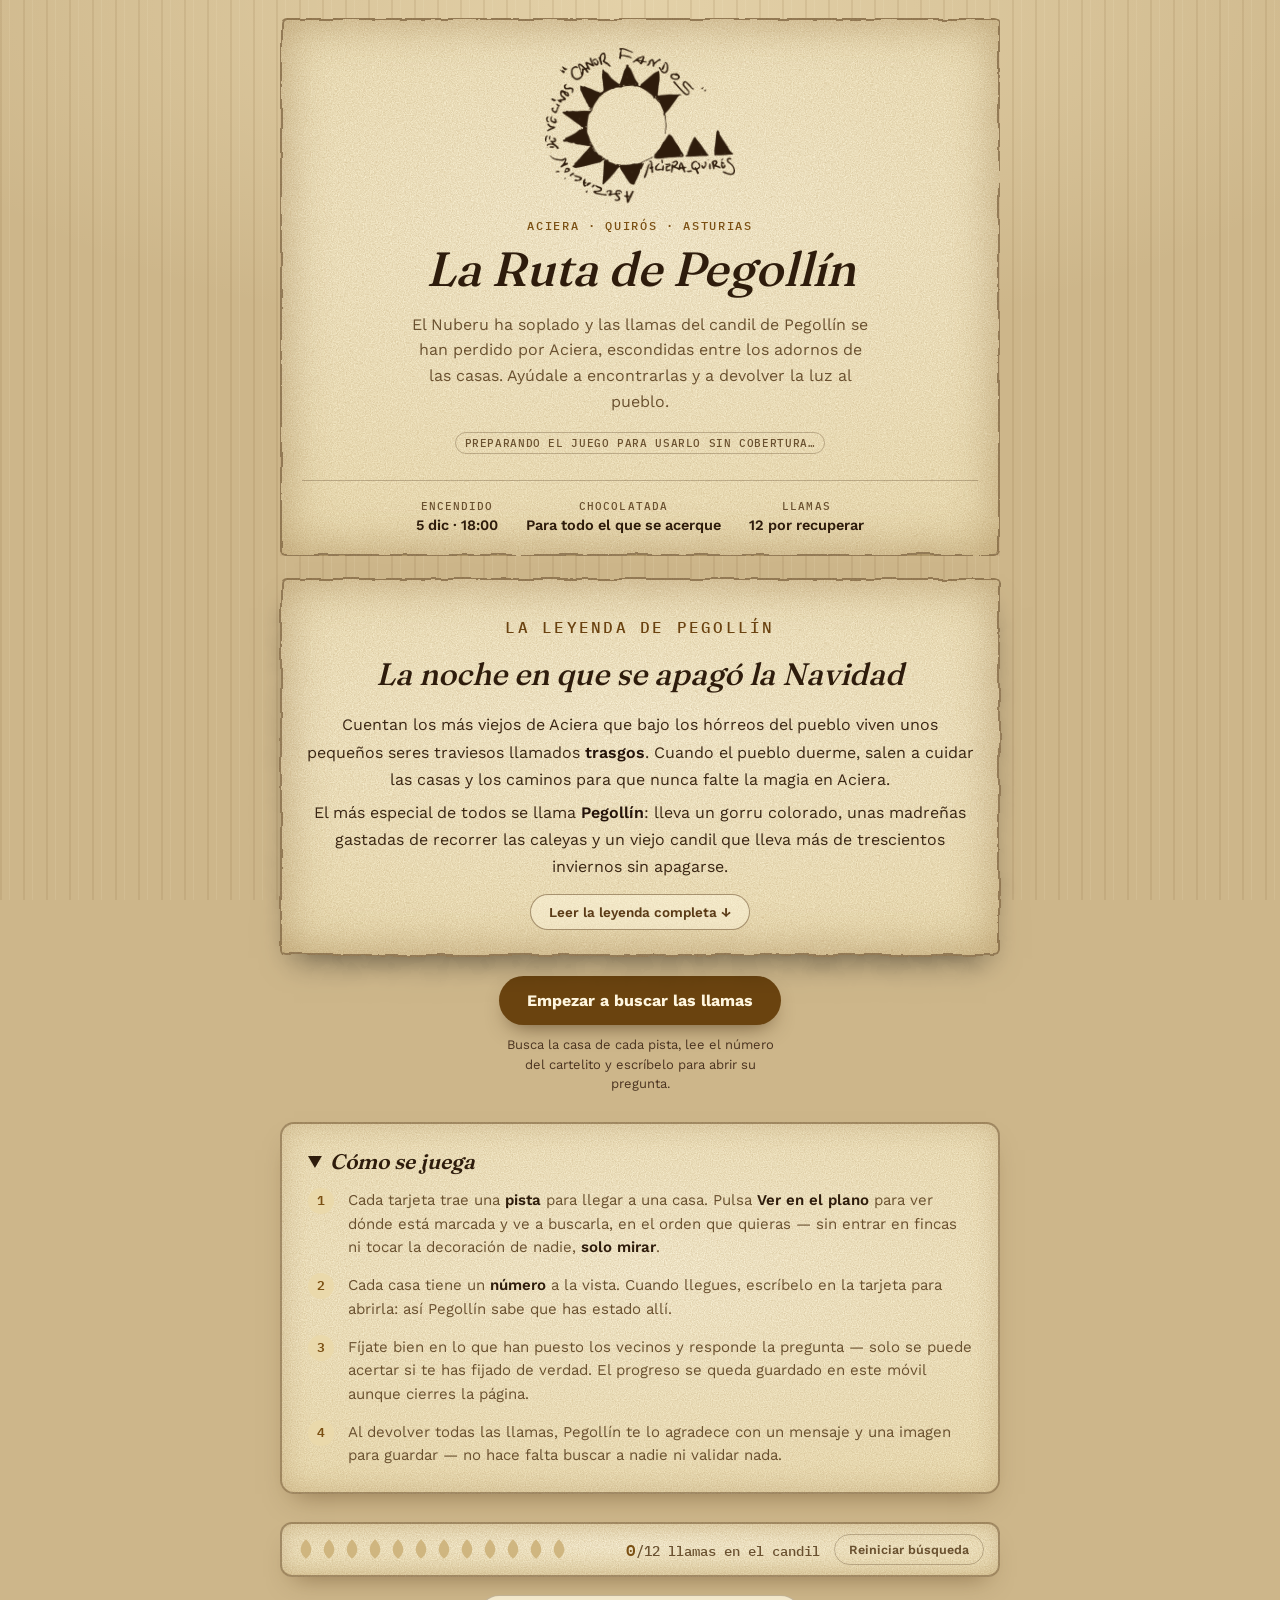
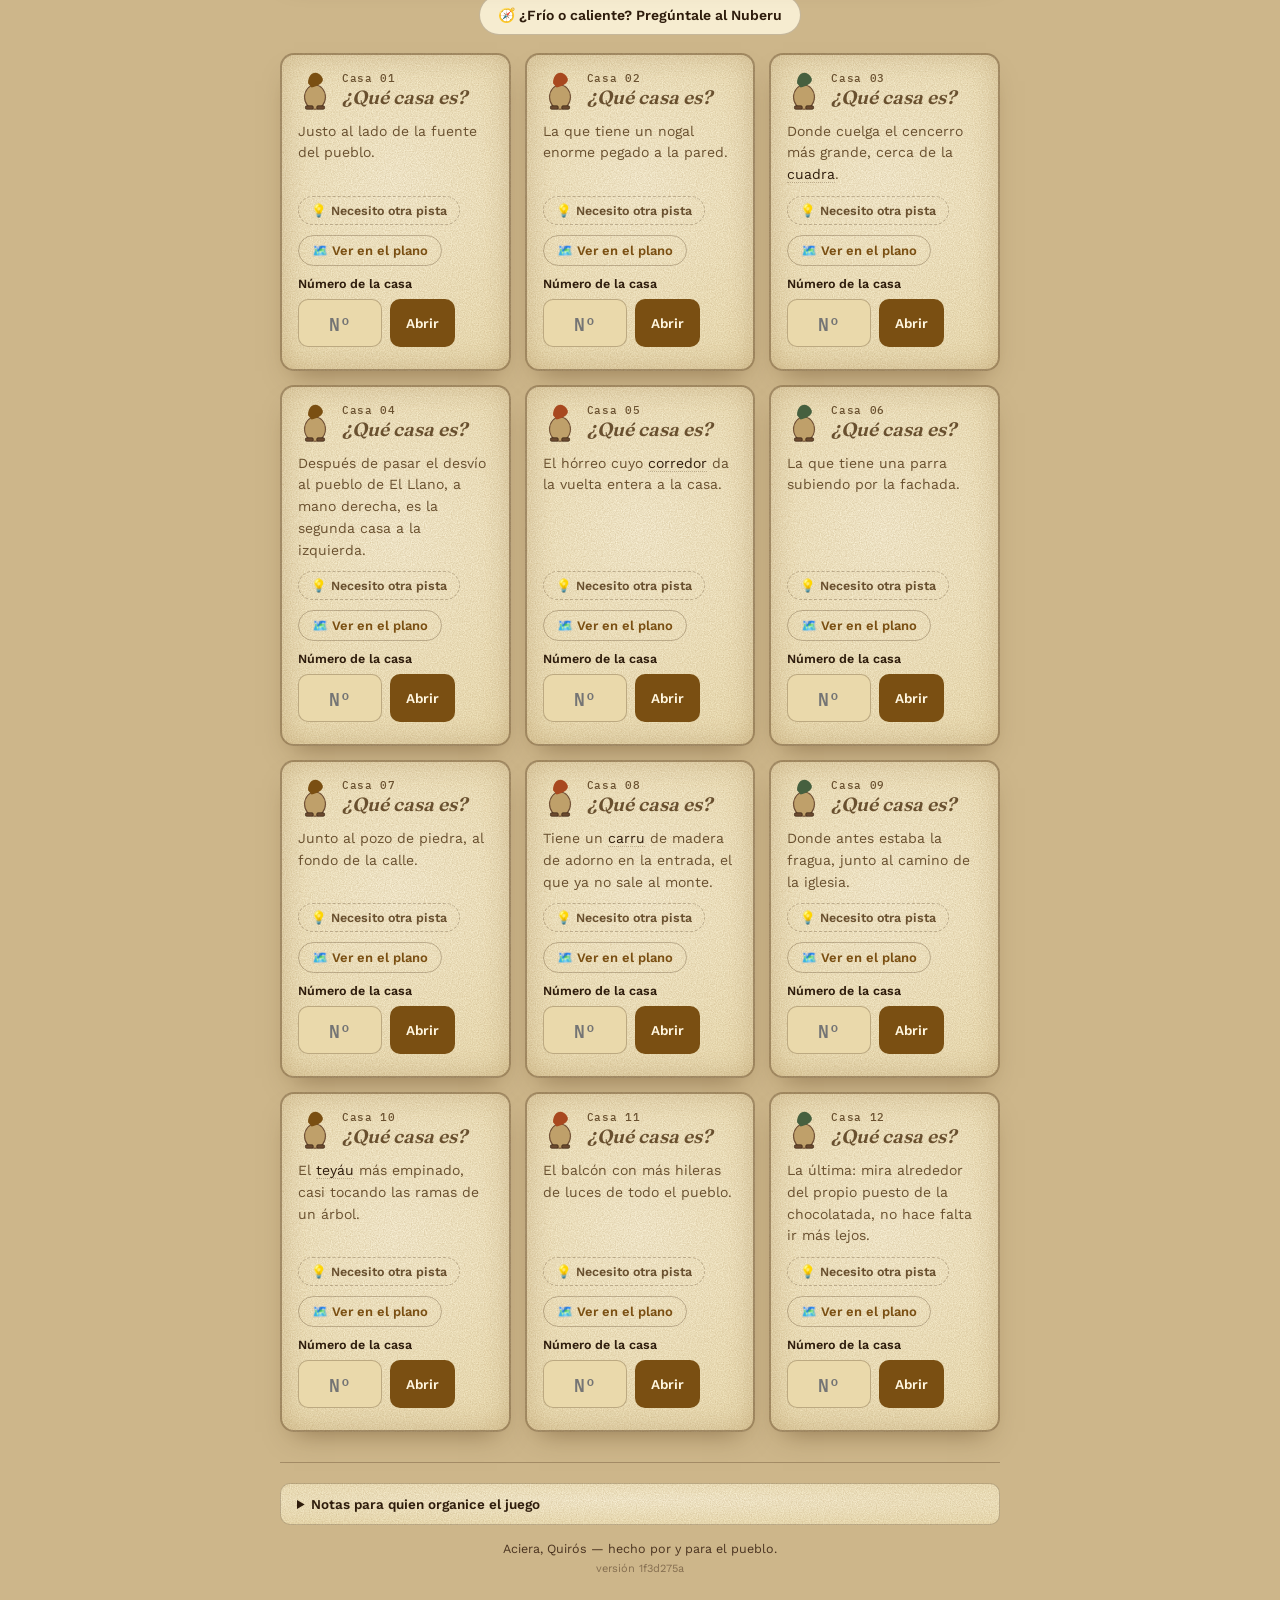
==== web/index.html @ 3b92a9b8 "Add files via upload" ====
<!doctype html>
<html lang="es">
<head>
<meta charset="utf-8">
<meta name="viewport" content="width=device-width, initial-scale=1, viewport-fit=cover">
<meta name="theme-color" content="#0f1a33">
<link rel="manifest" href="manifest.webmanifest">
<link rel="icon" href="icon.svg" type="image/svg+xml">
<link rel="apple-touch-icon" href="icon-192.png">
<meta name="apple-mobile-web-app-capable" content="yes">
<meta name="apple-mobile-web-app-title" content="Pegollín">
<title>La Ruta de Pegollín</title>
<style>
@font-face {
  font-family: 'Fraunces';
  font-style: normal;
  font-weight: 300 900;
  font-display: swap;
  src: url(fonts/Fraunces-300-900-latin-ext.woff2) format('woff2');
  unicode-range: U+0100-02BA, U+02BD-02C5, U+02C7-02CC, U+02CE-02D7, U+02DD-02FF, U+0304, U+0308, U+0329, U+1D00-1DBF, U+1E00-1E9F, U+1EF2-1EFF, U+2020, U+20A0-20AB, U+20AD-20C4, U+2113, U+2C60-2C7F, U+A720-A7FF;
}
@font-face {
  font-family: 'Fraunces';
  font-style: normal;
  font-weight: 300 900;
  font-display: swap;
  src: url(fonts/Fraunces-300-900-latin.woff2) format('woff2');
  unicode-range: U+0000-00FF, U+0131, U+0152-0153, U+02BB-02BC, U+02C6, U+02DA, U+02DC, U+0304, U+0308, U+0329, U+2000-206F, U+20AC, U+2122, U+2191, U+2193, U+2212, U+2215, U+FEFF, U+FFFD;
}
@font-face {
  font-family: 'IBM Plex Mono';
  font-style: normal;
  font-weight: 500;
  font-display: swap;
  src: url(fonts/IBMPlexMono-500-latin-ext.woff2) format('woff2');
  unicode-range: U+0100-02BA, U+02BD-02C5, U+02C7-02CC, U+02CE-02D7, U+02DD-02FF, U+0304, U+0308, U+0329, U+1D00-1DBF, U+1E00-1E9F, U+1EF2-1EFF, U+2020, U+20A0-20AB, U+20AD-20C4, U+2113, U+2C60-2C7F, U+A720-A7FF;
}
@font-face {
  font-family: 'IBM Plex Mono';
  font-style: normal;
  font-weight: 500;
  font-display: swap;
  src: url(fonts/IBMPlexMono-500-latin.woff2) format('woff2');
  unicode-range: U+0000-00FF, U+0131, U+0152-0153, U+02BB-02BC, U+02C6, U+02DA, U+02DC, U+0304, U+0308, U+0329, U+2000-206F, U+20AC, U+2122, U+2191, U+2193, U+2212, U+2215, U+FEFF, U+FFFD;
}
@font-face {
  font-family: 'IBM Plex Mono';
  font-style: normal;
  font-weight: 600;
  font-display: swap;
  src: url(fonts/IBMPlexMono-600-latin-ext.woff2) format('woff2');
  unicode-range: U+0100-02BA, U+02BD-02C5, U+02C7-02CC, U+02CE-02D7, U+02DD-02FF, U+0304, U+0308, U+0329, U+1D00-1DBF, U+1E00-1E9F, U+1EF2-1EFF, U+2020, U+20A0-20AB, U+20AD-20C4, U+2113, U+2C60-2C7F, U+A720-A7FF;
}
@font-face {
  font-family: 'IBM Plex Mono';
  font-style: normal;
  font-weight: 600;
  font-display: swap;
  src: url(fonts/IBMPlexMono-600-latin.woff2) format('woff2');
  unicode-range: U+0000-00FF, U+0131, U+0152-0153, U+02BB-02BC, U+02C6, U+02DA, U+02DC, U+0304, U+0308, U+0329, U+2000-206F, U+20AC, U+2122, U+2191, U+2193, U+2212, U+2215, U+FEFF, U+FFFD;
}
@font-face {
  font-family: 'Work Sans';
  font-style: normal;
  font-weight: 400;
  font-display: swap;
  src: url(fonts/WorkSans-400-latin-ext.woff2) format('woff2');
  unicode-range: U+0100-02BA, U+02BD-02C5, U+02C7-02CC, U+02CE-02D7, U+02DD-02FF, U+0304, U+0308, U+0329, U+1D00-1DBF, U+1E00-1E9F, U+1EF2-1EFF, U+2020, U+20A0-20AB, U+20AD-20C4, U+2113, U+2C60-2C7F, U+A720-A7FF;
}
@font-face {
  font-family: 'Work Sans';
  font-style: normal;
  font-weight: 400;
  font-display: swap;
  src: url(fonts/WorkSans-400-latin.woff2) format('woff2');
  unicode-range: U+0000-00FF, U+0131, U+0152-0153, U+02BB-02BC, U+02C6, U+02DA, U+02DC, U+0304, U+0308, U+0329, U+2000-206F, U+20AC, U+2122, U+2191, U+2193, U+2212, U+2215, U+FEFF, U+FFFD;
}
@font-face {
  font-family: 'Work Sans';
  font-style: normal;
  font-weight: 500;
  font-display: swap;
  src: url(fonts/WorkSans-500-latin-ext.woff2) format('woff2');
  unicode-range: U+0100-02BA, U+02BD-02C5, U+02C7-02CC, U+02CE-02D7, U+02DD-02FF, U+0304, U+0308, U+0329, U+1D00-1DBF, U+1E00-1E9F, U+1EF2-1EFF, U+2020, U+20A0-20AB, U+20AD-20C4, U+2113, U+2C60-2C7F, U+A720-A7FF;
}
@font-face {
  font-family: 'Work Sans';
  font-style: normal;
  font-weight: 500;
  font-display: swap;
  src: url(fonts/WorkSans-500-latin.woff2) format('woff2');
  unicode-range: U+0000-00FF, U+0131, U+0152-0153, U+02BB-02BC, U+02C6, U+02DA, U+02DC, U+0304, U+0308, U+0329, U+2000-206F, U+20AC, U+2122, U+2191, U+2193, U+2212, U+2215, U+FEFF, U+FFFD;
}
@font-face {
  font-family: 'Work Sans';
  font-style: normal;
  font-weight: 600;
  font-display: swap;
  src: url(fonts/WorkSans-600-latin-ext.woff2) format('woff2');
  unicode-range: U+0100-02BA, U+02BD-02C5, U+02C7-02CC, U+02CE-02D7, U+02DD-02FF, U+0304, U+0308, U+0329, U+1D00-1DBF, U+1E00-1E9F, U+1EF2-1EFF, U+2020, U+20A0-20AB, U+20AD-20C4, U+2113, U+2C60-2C7F, U+A720-A7FF;
}
@font-face {
  font-family: 'Work Sans';
  font-style: normal;
  font-weight: 600;
  font-display: swap;
  src: url(fonts/WorkSans-600-latin.woff2) format('woff2');
  unicode-range: U+0000-00FF, U+0131, U+0152-0153, U+02BB-02BC, U+02C6, U+02DA, U+02DC, U+0304, U+0308, U+0329, U+2000-206F, U+20AC, U+2122, U+2191, U+2193, U+2212, U+2215, U+FEFF, U+FFFD;
}
@font-face {
  font-family: 'Work Sans';
  font-style: normal;
  font-weight: 700;
  font-display: swap;
  src: url(fonts/WorkSans-700-latin-ext.woff2) format('woff2');
  unicode-range: U+0100-02BA, U+02BD-02C5, U+02C7-02CC, U+02CE-02D7, U+02DD-02FF, U+0304, U+0308, U+0329, U+1D00-1DBF, U+1E00-1E9F, U+1EF2-1EFF, U+2020, U+20A0-20AB, U+20AD-20C4, U+2113, U+2C60-2C7F, U+A720-A7FF;
}
@font-face {
  font-family: 'Work Sans';
  font-style: normal;
  font-weight: 700;
  font-display: swap;
  src: url(fonts/WorkSans-700-latin.woff2) format('woff2');
  unicode-range: U+0000-00FF, U+0131, U+0152-0153, U+02BB-02BC, U+02C6, U+02DA, U+02DC, U+0304, U+0308, U+0329, U+2000-206F, U+20AC, U+2122, U+2191, U+2193, U+2212, U+2215, U+FEFF, U+FFFD;
}
</style>
<style>
  /* ---------- tokens: dark-first (this page's home is the village at night) ---------- */
  :root{
    --night:#0f1a33;
    --night-panel:#182645;
    --night-panel-2:#20325a;
    --gold:#e8b354;
    --ember:#d1683c;
    --pine:#6c8f6f;
    --ink:#f4efe1;
    --ink-dim:#b7c0d6;
    --line: rgba(244,239,225,0.14);
    --shadow: 0 18px 40px -22px rgba(0,0,0,0.6);
    --radius: 14px;
  }
  @media (prefers-color-scheme: light){
    :root:not([data-theme="dark"]){
      --night:#f1e9d8;
      --night-panel:#fbf7ec;
      --night-panel-2:#ece0c3;
      --gold:#a97423;
      --ember:#b6512e;
      --pine:#3f5c42;
      --ink:#251d12;
      --ink-dim:#5c5544;
      --line: rgba(37,29,18,0.14);
      --shadow: 0 18px 34px -24px rgba(80,60,20,0.35);
    }
  }
  :root[data-theme="light"]{
    --night:#f1e9d8;
    --night-panel:#fbf7ec;
    --night-panel-2:#ece0c3;
    --gold:#a97423;
    --ember:#b6512e;
    --pine:#3f5c42;
    --ink:#251d12;
    --ink-dim:#5c5544;
    --line: rgba(37,29,18,0.14);
    --shadow: 0 18px 34px -24px rgba(80,60,20,0.35);
  }
  :root[data-theme="dark"]{
    --night:#0f1a33;
    --night-panel:#182645;
    --night-panel-2:#20325a;
    --gold:#e8b354;
    --ember:#d1683c;
    --pine:#6c8f6f;
    --ink:#f4efe1;
    --ink-dim:#b7c0d6;
    --line: rgba(244,239,225,0.14);
    --shadow: 0 18px 40px -22px rgba(0,0,0,0.6);
  }

  *{ box-sizing:border-box; }
  body{
    background:var(--night);
    color:var(--ink);
    margin:0;
    font-family:"Work Sans", ui-sans-serif, system-ui, sans-serif;
    -webkit-font-smoothing:antialiased;
  }
  h1,h2{
    font-family:"Fraunces", Georgia, "Iowan Old Style", serif;
    text-wrap:balance;
    margin:0;
  }
  .page{ max-width:760px; margin:0 auto; padding:0 20px 64px; }

  /* ---------- hero ---------- */
  .hero{
    position:relative;
    padding:36px 4px 28px;
    text-align:center;
    overflow:hidden;
  }
  .skyline{ width:100%; height:auto; display:block; margin-bottom:8px; }
  .eyebrow{
    margin:0 0 6px;
    font-family:"IBM Plex Mono", ui-monospace, monospace;
    font-size:12px;
    letter-spacing:.14em;
    text-transform:uppercase;
    color:var(--gold);
  }
  h1{ font-size:clamp(32px,7vw,48px); font-weight:600; font-variation-settings:"opsz" 40; }
  .tagline{
    max-width:46ch;
    margin:14px auto 0;
    color:var(--ink-dim);
    font-size:16px;
    line-height:1.6;
  }
  .facts{
    display:flex;
    justify-content:center;
    gap:28px;
    flex-wrap:wrap;
    margin:26px 0 0;
    padding:18px 0 0;
    border-top:1px solid var(--line);
  }
  .facts > div{ text-align:center; }
  .facts dt{
    font-family:"IBM Plex Mono", ui-monospace, monospace;
    font-size:10.5px;
    letter-spacing:.1em;
    text-transform:uppercase;
    color:var(--ink-dim);
    margin-bottom:4px;
  }
  .facts dd{ margin:0; font-weight:600; font-size:14.5px; }

  /* ---------- leyenda ---------- */
  .legend{
    position:relative;
    margin:8px 0 28px;
    padding:30px 26px 26px;
    border-radius:var(--radius);
    border:1px solid color-mix(in srgb, var(--gold) 40%, var(--line));
    background:radial-gradient(120% 90% at 50% 0%, color-mix(in srgb, var(--gold) 14%, var(--night-panel)), var(--night-panel) 70%);
    box-shadow:var(--shadow);
  }
  .legend .eyebrow{ text-align:center; }
  .legend h2{ font-size:clamp(24px,5vw,31px); font-weight:600; text-align:center; margin-bottom:18px; }
  .legend p{ margin:0 0 14px; font-size:15.5px; line-height:1.7; color:var(--ink-dim); }
  .legend p.first::first-letter{
    font-family:"Fraunces", Georgia, serif; font-size:3.1em; font-weight:700;
    color:var(--gold); float:left; line-height:.85; padding:4px 8px 0 0;
  }
  .legend strong{ color:var(--ink); font-weight:600; }
  .legend .skip{ text-align:center; margin:-8px 0 20px; font-size:13px; }
  .legend .skip a{ color:var(--gold); text-decoration:none; border-bottom:1px dotted var(--line); }
  .legend .beat{ color:var(--ink); font-family:"Fraunces", Georgia, serif; font-size:17px; margin:22px 0 16px; text-wrap:balance; }
  .legend .speech{ color:var(--ink); font-style:italic; padding-left:14px; border-left:2px solid var(--gold); }
  .legend .closing{ text-align:center; font-style:italic; margin-top:22px; }
  .legend .oath{
    margin:20px 0 0; padding-top:18px; border-top:1px solid var(--line);
    text-align:center; font-family:"Fraunces", Georgia, serif; font-size:19px;
    font-weight:600; color:var(--gold); line-height:1.4; text-wrap:balance;
  }

  /* ---------- candado: número de la casa ---------- */
  .lock{ display:flex; flex-direction:column; gap:8px; }
  .lock label{ font-size:12.5px; font-weight:600; color:var(--ink); }
  .lock-row{ display:flex; gap:8px; }
  .lock input{
    width:84px; flex:none; text-align:center;
    font-family:"IBM Plex Mono", monospace; font-size:18px; font-weight:600;
    color:var(--ink); background:var(--night-panel-2);
    border:1px solid var(--line); border-radius:10px; padding:8px; min-height:42px;
  }
  .lock input:focus-visible{ outline:2px solid var(--gold); outline-offset:2px; }
  .lock input.wrong{ border-color:var(--ember); animation:shake .3s; }
  .lock button{
    font-family:"Work Sans", sans-serif; font-size:13.5px; font-weight:600;
    color:var(--night); background:var(--gold); border:none; border-radius:10px;
    padding:0 16px; min-height:42px; cursor:pointer;
  }
  .lock button:hover{ filter:brightness(1.06); }
  .lock-msg{ margin:0; font-size:12.5px; color:var(--ember); }
  .map-link{
    align-self:flex-start; font-size:13px; font-weight:600; color:var(--gold);
    text-decoration:none; border:1px solid var(--line); border-radius:999px; padding:7px 13px;
  }
  .map-link{ background:transparent; font-family:"Work Sans", sans-serif; cursor:pointer; }
  .map-link:hover{ border-color:var(--gold); }
  .card.locked .card-name{ color:var(--ink-dim); }

  /* ---------- how to play ---------- */
  .howto{
    background:var(--night-panel);
    border:1px solid var(--line);
    border-radius:var(--radius);
    padding:24px 26px;
    margin:28px 0;
    box-shadow:var(--shadow);
  }
  .howto h2{ font-size:21px; font-weight:600; margin-bottom:14px; }
  .howto ol{ margin:0; padding-left:0; list-style:none; display:grid; gap:14px; }
  .howto li{ display:flex; gap:14px; align-items:baseline; line-height:1.55; font-size:15px; color:var(--ink-dim); }
  .howto li::before{
    counter-increment:step;
    content: counter(step);
    flex:none;
    width:26px; height:26px;
    border-radius:50%;
    background:var(--night-panel-2);
    color:var(--gold);
    font-family:"IBM Plex Mono", monospace;
    font-size:12.5px;
    font-weight:600;
    display:flex; align-items:center; justify-content:center;
  }
  .howto ol{ counter-reset:step; }
  .howto li > span{ flex:1; min-width:0; }
  .howto strong{ color:var(--ink); font-weight:600; }

  /* ---------- route ---------- */
  .route{ margin:28px 0; }
  .route h2{ font-size:21px; font-weight:600; margin-bottom:6px; }
  .route-note{ margin:0 0 16px; color:var(--ink-dim); font-size:13.5px; line-height:1.55; max-width:52ch; }
  /* ---------- progress ---------- */
  .progress{
    position:sticky; top:0; z-index:5;
    display:flex; align-items:center; gap:14px; flex-wrap:wrap;
    background:linear-gradient(var(--night) 78%, transparent);
    padding:14px 0 10px;
    margin-bottom:4px;
  }
  .lights{ display:flex; gap:3px; flex:1 1 auto; min-width:160px; }
  .bulb{
    width:20px; height:24px; flex:none;
    color:var(--night-panel-2);
    opacity:.55;
    transition:color .25s ease, opacity .25s ease, transform .25s ease;
  }
  .bulb svg{ width:100%; height:100%; display:block; }
  .bulb.lit{ color:var(--gold); opacity:1; transform:translateY(-2px); }
  .progress-count{
    margin:0;
    font-family:"IBM Plex Mono", monospace;
    font-variant-numeric:tabular-nums;
    font-size:14px;
    color:var(--ink-dim);
    white-space:nowrap;
  }
  .progress-count b{ color:var(--gold); font-size:16px; }
  .reset{
    font-family:"Work Sans", sans-serif;
    font-size:12.5px;
    font-weight:600;
    color:var(--ink-dim);
    background:transparent;
    border:1px solid var(--line);
    border-radius:999px;
    padding:7px 14px;
    cursor:pointer;
    white-space:nowrap;
  }
  .reset:hover{ border-color:var(--ember); color:var(--ember); }
  .reset:focus-visible, .card:focus-visible, .toggle:focus-visible{
    outline:2px solid var(--gold); outline-offset:2px;
  }

  /* ---------- pegollín grid ---------- */
  .grid{
    display:grid;
    grid-template-columns:repeat(auto-fill, minmax(210px,1fr));
    gap:14px;
    margin:18px 0 8px;
  }
  .card{
    background:var(--night-panel);
    border:1px solid var(--line);
    border-radius:var(--radius);
    padding:16px 16px 14px;
    box-shadow:var(--shadow);
    display:flex;
    flex-direction:column;
    gap:10px;
    transition:transform .15s ease, border-color .2s ease;
  }
  .card.found{ border-color:color-mix(in srgb, var(--gold) 55%, var(--line)); }
  .card-top{ display:flex; align-items:flex-start; gap:10px; }
  .num{
    font-family:"IBM Plex Mono", monospace;
    font-size:11px;
    color:var(--ink-dim);
    letter-spacing:.06em;
  }
  .pegollin-icon{ width:34px; height:40px; flex:none; }
  .card:nth-child(3n+1) .pegollin-icon{ color:var(--gold); }
  .card:nth-child(3n+2) .pegollin-icon{ color:var(--ember); }
  .card:nth-child(3n) .pegollin-icon{ color:var(--pine); }
  .card-name{ font-family:"Fraunces", serif; font-size:19px; font-weight:600; margin:0; }
  .clue{ margin:0; font-size:14px; line-height:1.55; color:var(--ink-dim); flex:1; }
  .clue em{ color:var(--ink); font-style:normal; border-bottom:1px dotted var(--line); }
  .quiz{ margin-top:2px; }
  .quiz-q{
    margin:0 0 8px;
    font-size:13.5px;
    font-weight:600;
    color:var(--ink);
  }
  .options{ display:flex; flex-wrap:wrap; gap:8px; }
  .opt{
    display:flex; align-items:center; gap:7px;
    font-family:"Work Sans", sans-serif;
    font-size:13.5px;
    font-weight:600;
    color:var(--ink-dim);
    background:var(--night-panel-2);
    border:1px solid var(--line);
    border-radius:10px;
    padding:10px 13px;
    min-height:40px;
    cursor:pointer;
  }
  .opt:hover{ border-color:var(--gold); color:var(--ink); }
  .swatch{
    width:16px; height:16px; border-radius:50%; flex:none;
    box-shadow: inset 0 0 0 1px var(--line), 0 0 0 1px var(--night-panel);
  }
  .opt-emoji{ font-size:16px; line-height:1; }
  .opt.wrong{ border-color:var(--ember); color:var(--ember); animation:shake .3s; }
  @keyframes shake{
    25%{ transform:translateX(-3px); } 75%{ transform:translateX(3px); }
  }
  .found-note{
    margin:0; font-size:13.5px; font-weight:600; color:var(--gold);
    display:flex; align-items:center; gap:8px; flex-wrap:wrap;
  }
  .card.just-found{ animation:pop .45s ease; }
  @keyframes pop{
    0%{ transform:scale(1); } 35%{ transform:scale(1.035); } 100%{ transform:scale(1); }
  }
  .undo{
    font-family:"Work Sans", sans-serif;
    font-size:11.5px; font-weight:600;
    color:var(--ink-dim);
    background:none; border:none; padding:0;
    text-decoration:underline;
    cursor:pointer;
  }
  .undo:hover{ color:var(--ember); }
  @media (prefers-reduced-motion: reduce){ .opt.wrong, .card.just-found{ animation:none; } }

  /* ---------- finish banner ---------- */
  .finish{
    margin:26px 0 8px;
    padding:26px;
    text-align:center;
    border-radius:var(--radius);
    background:linear-gradient(180deg, color-mix(in srgb, var(--gold) 16%, var(--night-panel)), var(--night-panel));
    border:1px solid color-mix(in srgb, var(--gold) 45%, var(--line));
    box-shadow:var(--shadow);
  }
  .finish h2{ font-size:24px; margin-bottom:8px; }
  .finish p{ margin:0; color:var(--ink-dim); max-width:44ch; margin-inline:auto; line-height:1.6; }
  .finish-row{ display:flex; justify-content:center; gap:6px; margin-bottom:10px; }
  .finish-row span{ width:20px; height:24px; color:var(--gold); }
  .finish-row span svg{ width:100%; height:100%; display:block; }
  .finish.just-complete{ animation:finishPop .5s ease; }
  .finish.just-complete .finish-row span{ animation:finishBounce .6s ease backwards; }
  .finish.just-complete .finish-row span:nth-child(2){ animation-delay:.06s; }
  .finish.just-complete .finish-row span:nth-child(3){ animation-delay:.12s; }
  .finish.just-complete .finish-row span:nth-child(4){ animation-delay:.18s; }
  .finish.just-complete .finish-row span:nth-child(5){ animation-delay:.24s; }
  @keyframes finishPop{ 0%{ transform:scale(.97); opacity:.4; } 100%{ transform:scale(1); opacity:1; } }
  @keyframes finishBounce{ 0%{ transform:translateY(-10px) scale(.6); opacity:0; } 100%{ transform:translateY(0) scale(1); opacity:1; } }
  @media (prefers-reduced-motion: reduce){
    .finish.just-complete, .finish.just-complete .finish-row span{ animation:none; }
  }
  .final-message{
    margin:16px auto 0; max-width:42ch; text-align:center;
    background:var(--night-panel-2); border-radius:12px; padding:18px 20px;
  }
  .fm-title{
    margin:0 0 8px; font-family:"Fraunces", Georgia, serif; font-weight:600;
    font-size:17px; color:var(--gold);
  }
  .fm-body{ margin:0; font-size:14px; line-height:1.6; color:var(--ink); }
  .fm-sign{
    margin:12px 0 0; font-family:"IBM Plex Mono", monospace; font-size:10.5px;
    letter-spacing:.08em; text-transform:uppercase; color:var(--ink-dim);
  }
  .share-wrap{ margin-top:18px; }
  #shareCanvas{ display:none; }
  .share-btn{
    font-family:"Work Sans", sans-serif; font-weight:600; font-size:13px;
    color:var(--night); background:var(--gold); border:none; border-radius:999px;
    padding:11px 20px; cursor:pointer;
  }
  .share-btn:hover{ filter:brightness(1.06); }
  .share-btn:disabled{ opacity:.55; cursor:default; }

  /* ---------- llamas, Nuberu, candil final ---------- */
  .bulb.lit svg{ animation:flicker 2.4s ease-in-out infinite; transform-origin:50% 90%; }
  @keyframes flicker{ 0%,100%{ transform:scale(1) rotate(0); } 30%{ transform:scale(1.08,.96) rotate(-2deg); } 60%{ transform:scale(.96,1.06) rotate(2deg); } }
  .finish-row.candil-row{ display:block; margin-bottom:6px; }
  .candil-svg{ width:min(260px,70%); height:auto; display:block; margin:0 auto; overflow:visible; }
  .candil-svg .cf{ fill:var(--gold); transform-box:fill-box; transform-origin:50% 90%; }
  .candil-svg .glow{ fill:var(--gold); opacity:.16; }
  .finish.just-complete .candil-svg .cf{ animation:cfIn .55s cubic-bezier(.2,1.4,.4,1) backwards, flicker 2.4s ease-in-out .9s infinite; }
  .finish.just-complete .candil-svg .glow{ animation:glowIn 2.6s ease-out backwards; }
  @keyframes cfIn{ 0%{ transform:translateY(-70px) scale(.2); opacity:0; } 100%{ transform:translateY(0) scale(1); opacity:1; } }
  @keyframes glowIn{ 0%{ opacity:0; } 100%{ opacity:.16; } }
  .finish .guardian{
    display:inline-block; margin:2px 0 12px; padding:6px 16px; border-radius:999px;
    font-family:"IBM Plex Mono", monospace; font-size:11.5px; letter-spacing:.12em; text-transform:uppercase;
    color:var(--night); background:var(--gold);
  }
  .fm-label{ margin:0 0 8px; font-family:"IBM Plex Mono", monospace; font-size:10.5px; letter-spacing:.1em; text-transform:uppercase; color:var(--ink-dim); }
  .nuberu-final{ margin:16px auto 0; max-width:42ch; text-align:left; display:flex; gap:12px; align-items:flex-start; background:color-mix(in srgb, #7f93b8 18%, var(--night-panel)); border:1px solid var(--line); border-radius:12px; padding:14px 16px; }
  .nuberu-final .nb-cloud, .toast .nb-cloud{ font-size:26px; line-height:1; flex:none; }
  .nuberu-final p{ margin:0; font-size:13.5px; line-height:1.55; color:var(--ink); max-width:none; }
  .nuberu-final b, .toast .who{ display:block; font-family:"IBM Plex Mono", monospace; font-size:10.5px; letter-spacing:.1em; text-transform:uppercase; color:var(--ink-dim); margin-bottom:3px; font-weight:600; }
  .name-wrap{ margin-top:16px; }
  .name-wrap input{ font-family:"Work Sans", sans-serif; font-size:14px; color:var(--ink); background:var(--night-panel-2); border:1px solid var(--line); border-radius:10px; padding:10px 12px; width:min(260px,100%); text-align:center; }
  .name-wrap label{ display:block; font-size:12.5px; color:var(--ink-dim); margin-bottom:6px; }
  .toast{
    position:fixed; left:12px; right:12px; bottom:14px; z-index:30; max-width:480px; margin:0 auto;
    display:flex; gap:12px; align-items:flex-start;
    background:var(--night-panel); color:var(--ink); border:1px solid var(--gold); border-radius:14px;
    padding:12px 14px; box-shadow:var(--shadow); font-size:14px; line-height:1.5;
    opacity:0; transform:translateY(16px); pointer-events:none; transition:opacity .25s ease, transform .25s ease;
  }
  .toast.show{ opacity:1; transform:none; pointer-events:auto; }
  .toast.nuberu{ border-color:#7f93b8; background:color-mix(in srgb, #7f93b8 22%, var(--night-panel)); }
  .toast .who{ margin-bottom:2px; }
  .toast .tx{ flex:1; }
  .toast .x{ background:none; border:none; color:var(--ink-dim); font-size:18px; line-height:1; cursor:pointer; padding:0 2px; }
  @media (prefers-reduced-motion: reduce){
    .bulb.lit svg, .finish.just-complete .candil-svg .cf, .finish.just-complete .candil-svg .glow{ animation:none; }
    .toast{ transition:none; }
  }

  /* ---------- leyenda en pergamino (el papel es el mismo en tema claro y oscuro, como el cartel) ---------- */
  .legend{ position:relative; isolation:isolate; background:none; border:none; box-shadow:none; padding:36px 26px 26px; color:#3a2614; }
  .legend::before{
    content:""; position:absolute; inset:0; z-index:-1; border-radius:6px;
    background:
      url("data:image/svg+xml;utf8,<svg xmlns='http://www.w3.org/2000/svg' width='240' height='240'><filter id='n'><feTurbulence type='fractalNoise' baseFrequency='.85' numOctaves='2' seed='4'/><feColorMatrix values='0 0 0 0 .42  0 0 0 0 .28  0 0 0 0 .1  0 0 0 .5 -.08'/></filter><rect width='100%25' height='100%25' filter='url(%23n)'/></svg>"),
      radial-gradient(120% 90% at 50% 40%, #faf2d9 0%, #f1e4bd 70%, #e7d3a0 100%);
    border:2px solid rgba(92,60,25,.6);
    box-shadow:inset 0 0 40px 6px rgba(130,90,40,.34), 0 16px 30px -14px rgba(0,0,0,.55);
    filter:url(#rough);
  }
  .legend .eyebrow{ color:#6a4210; }
  .legend h2{ font-style:italic; font-weight:500; color:#2e1c0c; }
  .legend p{ color:#3a2614; text-align:center; font-size:16px; }
  .legend p.first::first-letter{ float:none; font-size:inherit; font-weight:inherit; color:inherit; padding:0; line-height:inherit; font-family:inherit; }
  .legend strong{ color:#24130a; }
  .legend .beat{ color:#2e1c0c; font-style:italic; font-weight:500; margin:26px 0 16px; }
  .legend .beat::before{ content:"\2726"; display:block; color:#a97423; font-style:normal; font-size:14px; margin-bottom:6px; }
  .legend .speech{ border-left:none; padding-left:0; font-style:italic; color:#5a2f10; }
  .legend .oath{ color:#7a4210; border-top:1px solid rgba(92,60,25,.35); }
  .legend .legend-toggle{ color:#5a3a16; border-color:rgba(92,60,25,.5); background:rgba(255,248,225,.45); }
  .legend .legend-toggle:hover{ border-color:#a97423; }
  .legend-body.collapsed > p.first{ -webkit-line-clamp:8; line-clamp:8; }

  /* ---------- entrada corta ---------- */
  .legend-body.collapsed > p:not(.first):not(.second){ display:none; }
  .legend-body.collapsed > p.first{
    display:-webkit-box; -webkit-line-clamp:7; line-clamp:7; -webkit-box-orient:vertical; overflow:hidden; margin-bottom:6px;
  }
  .legend-body.collapsed > p.first::first-letter{ float:none; font-size:inherit; font-weight:inherit; color:inherit; padding:0; line-height:inherit; font-family:inherit; }
  .legend-toggle{
    display:block; margin:10px auto 0; font-family:"Work Sans", sans-serif; font-size:13.5px; font-weight:600;
    color:var(--gold); background:transparent; border:1px solid var(--line); border-radius:999px; padding:9px 18px; cursor:pointer;
  }
  .legend-toggle:hover{ border-color:var(--gold); }
  .cta-wrap{ text-align:center; margin:-8px 0 26px; }
  .cta{
    display:inline-block; font-family:"Work Sans", sans-serif; font-weight:700; font-size:16px; text-decoration:none;
    color:var(--night); background:var(--gold); border-radius:999px; padding:15px 28px; box-shadow:var(--shadow);
  }
  .cta:hover{ filter:brightness(1.06); }
  .cta-sub{ margin:10px auto 0; max-width:36ch; font-size:13px; line-height:1.5; color:var(--ink-dim); }
  .howto details{ background:none; border:none; padding:0; margin:0; }
  .howto summary{ cursor:pointer; font-family:"Fraunces", Georgia, serif; font-size:21px; font-weight:600; color:var(--ink); }
  .howto details[open] summary{ margin-bottom:14px; }
  .hint-btn{
    align-self:flex-start; font-family:"Work Sans", sans-serif; font-size:12.5px; font-weight:600; color:var(--ink-dim);
    background:transparent; border:1px dashed var(--line); border-radius:999px; padding:6px 12px; cursor:pointer;
  }
  .hint-btn:hover{ border-color:var(--gold); color:var(--ink); }
  .hint2 p{ margin:0; }
  .hint-photo{ display:block; width:100%; height:auto; border-radius:8px; margin-top:8px; border:1px solid var(--line); }
  .hint2{ margin:0; font-size:13.5px; line-height:1.55; color:var(--ink); background:var(--night-panel-2); border-radius:10px; padding:9px 12px; }

  /* ---------- footer ---------- */
  .foot{ margin-top:30px; border-top:1px solid var(--line); padding-top:20px; }
  details{
    background:var(--night-panel);
    border:1px solid var(--line);
    border-radius:10px;
    padding:12px 16px;
    margin-bottom:16px;
  }
  summary{ cursor:pointer; font-weight:600; font-size:13.5px; color:var(--ink); }
  details p, details ol{ color:var(--ink-dim); font-size:13.5px; line-height:1.6; }
  .credit{ font-size:12.5px; color:var(--ink-dim); text-align:center; margin:0; }

  @media (prefers-reduced-motion: reduce){
    .bulb, .card{ transition:none; }
  }

  /* ---------- mundo pergamino: mesa de madera + hojas de papel (igual en tema claro y oscuro) ---------- */
  :root:root:root{
    --night:#cdb68a; --night-panel:#f6ecd0; --night-panel-2:#ead9ab;
    --gold:#7a4f12; --ember:#a8481f; --pine:#46603f;
    --ink:#2e1c0c; --ink-dim:#69502f; --line:rgba(70,45,20,.28);
    --shadow:0 14px 26px -14px rgba(80,50,15,.5);
    --paper-noise:url("data:image/svg+xml;utf8,<svg xmlns='http://www.w3.org/2000/svg' width='240' height='240'><filter id='n'><feTurbulence type='fractalNoise' baseFrequency='.85' numOctaves='2' seed='4'/><feColorMatrix values='0 0 0 0 .42  0 0 0 0 .28  0 0 0 0 .1  0 0 0 .5 -.08'/></filter><rect width='100%25' height='100%25' filter='url(%23n)'/></svg>");
    --paper:var(--paper-noise), radial-gradient(120% 90% at 50% 40%, #faf2d9 0%, #f1e4bd 70%, #e7d3a0 100%);
  }
  body{
    background-color:#cdb68a;
    background-image:
      repeating-linear-gradient(90deg, rgba(110,75,30,.10) 0 2px, transparent 2px 9px, rgba(255,245,215,.10) 9px 10px, transparent 10px 23px),
      radial-gradient(90% 55% at 50% 0%, rgba(255,242,205,.45), transparent 70%);
    background-attachment:fixed;
  }
  .page{ padding-top:18px; }
  h1, .howto summary, .card-name{ font-style:italic; }
  h1{ font-weight:500; }

  /* hojas: cabecera y leyenda llevan el borde roto; el resto, papel liso */
  .hero{ position:relative; isolation:isolate; margin:0 0 22px; padding:30px 22px 22px; }
  .hero::before{
    content:""; position:absolute; inset:0; z-index:-1; border-radius:6px; background:var(--paper);
    border:2px solid rgba(92,60,25,.6); box-shadow:inset 0 0 40px 6px rgba(130,90,40,.34), var(--shadow); filter:url(#rough);
  }
  .howto, .card, .finish, .progress, .foot details, .toast, .geo-out{ background:var(--paper); }
  .howto, .card, .finish{ border:2px solid rgba(92,60,25,.5); box-shadow:inset 0 0 26px 2px rgba(130,90,40,.22), var(--shadow); }
  .card.found{ border-color:#a9791e; }
  .progress{
    border:2px solid rgba(92,60,25,.5); border-radius:12px; padding:10px 14px; margin:14px 0;
    box-shadow:inset 0 0 20px 2px rgba(130,90,40,.22), var(--shadow);
  }
  .bulb{ color:#cdb27a; opacity:.9; } .bulb.lit{ color:#e0861a; }
  .candil-svg .cf{ fill:#e0861a; } .candil-svg .glow{ fill:#f3b43f; }

  .pegollin-icon ellipse{ fill:#bfa06a; stroke:#6b4a30; stroke-width:1.2; }
  .pegollin-icon rect{ stroke:#3a2614; stroke-width:.8; }

  /* botones dorados: tinta clara sobre el dorado oscuro */
  .cta, .lock button, .share-btn, .finish .guardian{ color:#fff6df; }
  .cta-sub{ color:#4a3320; }
  .cta{ background:#6a430f; color:#fff6df; box-shadow:0 10px 22px -10px rgba(60,35,10,.7); }
  .foot .credit{ color:#4a3320; }
  .foot{ border-top-color:rgba(70,45,20,.3); }

  /* ---------- mapa incrustado ---------- */
  dialog.mapdlg{ border:1px solid var(--line); border-radius:var(--radius); background:var(--night-panel); color:var(--ink); padding:14px; width:min(96vw,720px); max-height:94vh; }
  dialog.mapdlg::backdrop{ background:rgba(0,0,0,.6); }
  .mapdlg h3{ margin:0 0 4px; font-family:"Fraunces", serif; font-size:19px; }
  .mapdlg .md-note{ margin:0 0 10px; font-size:13px; color:var(--ink-dim); line-height:1.5; }
  .mapdlg svg{ width:100%; height:auto; max-height:62vh; display:block; background:var(--night); border-radius:8px; touch-action:pan-x pan-y pinch-zoom; }
  .mapdlg .md-row{ display:flex; gap:8px; flex-wrap:wrap; margin-top:10px; }
  .mapdlg .md-row button{ font-family:"Work Sans", sans-serif; font-size:13px; font-weight:600; color:var(--ink); background:var(--night-panel-2); border:1px solid var(--line); border-radius:999px; padding:9px 14px; cursor:pointer; }
  .mapdlg .md-row button.primary{ background:var(--gold); color:var(--night); border-color:transparent; }
  .mapdlg .b{ fill:var(--night-panel-2); stroke:var(--line); stroke-width:1; opacity:.8; }
  .mapdlg .b.house{ stroke:var(--pine); } .mapdlg .b.barn{ stroke:var(--ember); }
  .mapdlg .rd{ fill:none; stroke:var(--ink-dim); stroke-linecap:round; stroke-linejoin:round; }
  .mapdlg .rd.main{ stroke-width:3.4; } .mapdlg .rd.res{ stroke-width:2.1; opacity:.85; } .mapdlg .rd.min{ stroke-width:1.3; stroke-dasharray:2.5 3; opacity:.6; }
  .mapdlg .lm text{ font-family:"IBM Plex Mono", monospace; font-size:7px; fill:var(--ink-dim); }
  .mapdlg .lm circle{ fill:var(--ink); }
  .mapdlg .pin-dot{ fill:var(--ember); stroke:var(--ink); stroke-width:2.5; }
  .mapdlg .pin-pulse{ fill:var(--ember); opacity:.35; transform-box:fill-box; transform-origin:center; animation:mpulse 1.6s ease-out infinite; }
  @keyframes mpulse{ 0%{ transform:scale(.6); opacity:.5; } 100%{ transform:scale(2.6); opacity:0; } }
  .mapdlg .sp circle{ fill:var(--ink); stroke:var(--night); stroke-width:2; }
  .mapdlg .sp text, .mapdlg .pin-star{ font-family:"IBM Plex Mono", monospace; font-size:9px; font-weight:600; text-anchor:middle; dominant-baseline:central; }
  .mapdlg .sp text{ fill:var(--night); } .mapdlg .pin-star{ fill:var(--night); font-size:11px; }
  .mapdlg .gps-dot{ fill:#5b8cf0; stroke:#fff; stroke-width:1.8; }
  .mapdlg .gps-ring{ fill:#5b8cf0; opacity:.3; }
  @media (prefers-reduced-motion: reduce){ .mapdlg .pin-pulse{ animation:none; } }
  .install{ position:static; max-width:560px; margin:14px auto 0; background:var(--night-panel); border:1px solid var(--line); border-radius:var(--radius); padding:12px 14px; font-size:13px; line-height:1.5; color:var(--ink-dim); display:none; }
  .install b{ color:var(--gold); }
  .install .ir{ display:flex; gap:8px; margin-top:8px; flex-wrap:wrap; }
  .install button{ font-family:"Work Sans", sans-serif; font-size:13px; font-weight:600; border-radius:999px; padding:8px 14px; cursor:pointer; border:1px solid var(--line); background:var(--night-panel-2); color:var(--ink); }
  .install button.primary{ background:var(--gold); color:var(--night); border-color:transparent; }
  .offline-chip{ display:inline-block; font-family:"IBM Plex Mono", monospace; font-size:10.5px; letter-spacing:.06em; text-transform:uppercase; padding:3px 9px; border-radius:999px; border:1px solid var(--line); color:var(--ink-dim); }
  .offline-chip.ready{ color:var(--pine); border-color:var(--pine); }

  .logo{ width:min(190px,48%); aspect-ratio:800/656; margin:0 auto 14px; background:var(--ink);
    -webkit-mask:url(logo-asociacion.png) center/contain no-repeat; mask:url(logo-asociacion.png) center/contain no-repeat; }

  .geo{ margin:18px 0 6px; text-align:center; }
  .geo-btn{ font-family:"Work Sans", sans-serif; font-size:14px; font-weight:600; color:var(--ink); background:var(--night-panel); border:1px solid var(--line); border-radius:999px; padding:11px 18px; cursor:pointer; }
  .geo-btn:hover{ border-color:#7f93b8; }
  .geo-out{ margin:12px auto 0; max-width:44ch; text-align:left; display:flex; gap:12px; align-items:flex-start; background:color-mix(in srgb, #7f93b8 18%, var(--night-panel)); border:1px solid var(--line); border-radius:12px; padding:12px 14px; font-size:14px; line-height:1.5; }
  .geo-out[hidden]{ display:none; }
  .install button.primary, .mapdlg .md-row button.primary{ color:#fff6df; }
  .geo-out .em{ font-size:26px; line-height:1; flex:none; }
  .geo-out small{ display:block; margin-top:4px; color:var(--ink-dim); font-size:12px; }

  .mapwrap{ position:relative; border:3px double #6b4a30; border-radius:10px; overflow:hidden; background:#e8d9b0; }
  .mapwrap::after{ content:""; position:absolute; inset:0; pointer-events:none; box-shadow:inset 0 0 55px 6px rgba(92,58,20,.55); border-radius:7px; }
  .mapdlg svg{ background:#e8d9b0; border-radius:0; max-height:60vh; }
  .mapdlg .b{ fill:#d3bd8e; stroke:#6b4a30; stroke-width:.9; opacity:1; }
  .mapdlg .b.house{ fill:#c9a878; stroke:#5a3d22; } .mapdlg .b.barn{ fill:#bf9266; stroke:#5a3d22; }
  .mapdlg .rd{ stroke:#8a6a45; }
  .mapdlg .rd.main{ stroke-width:3.6; stroke:#7a5a38; } .mapdlg .rd.res{ stroke-width:2.2; opacity:1; } .mapdlg .rd.min{ stroke-width:1.2; stroke-dasharray:3 3; opacity:.9; }
  .mapdlg .lm text{ font-family:"Fraunces", Georgia, serif; font-style:italic; font-size:7.5px; fill:#4a3320; paint-order:stroke; stroke:#e8d9b0; stroke-width:2.4px; }
  .mapdlg .lm circle{ fill:#4a3320; }
  .mapdlg .sp circle{ fill:#5a3d22; stroke:#e8d9b0; stroke-width:2; }
  .mapdlg .sp text{ fill:#f4e8c8; }
  .mapdlg .lantern-glow{ fill:#f3b43f; opacity:.35; transform-box:fill-box; transform-origin:center; animation:mpulse 1.8s ease-out infinite; }
  .mapdlg .deco text{ font-family:"Fraunces", Georgia, serif; font-weight:700; fill:#4a3320; text-anchor:middle; }
  .mapdlg .deco .ink{ stroke:#4a3320; fill:none; stroke-linecap:round; stroke-linejoin:round; }
  .mapdlg .deco .solid{ fill:#4a3320; }
</style>
</head>
<body>
<div class="page">

  <header class="hero">
    <div class="logo" role="img" aria-label="Logotipo de la Asociación de Vecinos Candor Fandos, Aciera-Quirós"></div>

    <p class="eyebrow">Aciera · Quirós · Asturias</p>
    <h1>La Ruta de Pegollín</h1>
    <p class="tagline">El Nuberu ha soplado y las llamas del candil de Pegollín se han perdido por Aciera, escondidas entre los adornos de las casas. Ayúdale a encontrarlas y a devolver la luz al pueblo.</p>

    <p style="margin:18px 0 0"><span class="offline-chip" id="offlineChip">Preparando el juego para usarlo sin cobertura…</span></p>

    <dl class="facts">
      <div><dt>Encendido</dt><dd>5 dic · 18:00</dd></div>
      <div><dt>Chocolatada</dt><dd>Para todo el que se acerque</dd></div>
      <div><dt>Llamas</dt><dd>12 por recuperar</dd></div>
    </dl>
  </header>

  <svg width="0" height="0" style="position:absolute" aria-hidden="true" focusable="false">
    <filter id="rough" x="-3%" y="-3%" width="106%" height="106%">
      <feTurbulence type="fractalNoise" baseFrequency=".035" numOctaves="3" seed="9" result="t"/>
      <feDisplacementMap in="SourceGraphic" in2="t" scale="6" xChannelSelector="R" yChannelSelector="G"/>
    </filter>
  </svg>
  <section class="legend" aria-labelledby="legendTitle">
    <p class="eyebrow">La leyenda de Pegollín</p>
    <h2 id="legendTitle">La noche en que se apagó la Navidad</h2>

    <div class="legend-body collapsed" id="legendBody">
    <p class="first">Cuentan los más viejos de Aciera que bajo los hórreos del pueblo viven unos pequeños seres traviesos llamados <strong>trasgos</strong>. Cuando el pueblo duerme, salen a cuidar las casas y los caminos para que nunca falte la magia en Aciera.</p>
    <p class="second">El más especial de todos se llama <strong>Pegollín</strong>: lleva un gorru colorado, unas madreñas gastadas de recorrer las caleyas y un viejo candil que lleva más de trescientos inviernos sin apagarse.</p>
    <p>Dentro del candil guarda <strong>las llamas de la Navidad de Aciera</strong>, pequeñas luces que nacen cada diciembre cuando los vecinos adornan sus casas. Mientras el candil siga encendido, la magia seguirá viva.</p>

    <p class="beat"><strong>Pero este año ocurrió algo que nadie esperaba...</strong></p>

    <p>Una madrugada, el viento silbó entre los hórreos, las nubes bajaron de las montañas y una carcajada retumbó por el valle. ¡Era el <strong>Nuberu</strong>, señor de las nubes y las tormentas, buscando un poco de diversión!</p>
    <p class="speech">—¡A ver si eres capaz de encontrar tus lucecinas! —gritó entre risas.</p>
    <p>De un enorme soplido mandó todas las llamas por los aires. Asustadas, se refugiaron en los lugares más cálidos que encontraron: <strong>los adornos que los vecinos habían preparado con tanto cariño</strong>.</p>
    <p>Pegollín recorrió las caleyas, pero eran demasiadas y estaban muy escondidas. Entendió que esta vez no podría hacerlo solo.</p>

    <p class="beat"><strong>Necesitaba tu ayuda.</strong></p>

    <p>Desde el <strong>5 de diciembre, a las 18:00</strong>, cuando Aciera se vista de luz, y hasta la llegada de los Reyes Magos, las llamas permanecerán escondidas entre los adornos de las casas. Tu misión: recorrer las caleyas, seguir las pistas y descubrir dónde se esconde cada una.</p>
    <p class="beat"><strong>Cada descubrimiento devolverá una llama al candil de Pegollín.</strong></p>
    <p>Cuando consigas reunirlas todas, Pegollín compartirá contigo un secreto que ni el travieso Nuberu conoce: <strong>la verdadera magia de la Navidad de Aciera no está en las luces de sus casas, sino en las personas que las encienden.</strong></p>

    <p class="oath">¿Ayudarás a Pegollín a recuperar las llamas perdidas?</p>
    </div>
    <button class="legend-toggle" id="legendToggle" type="button" aria-expanded="false">Leer la leyenda completa ↓</button>
  </section>

  <div class="cta-wrap">
    <a class="cta" href="#pistas" id="ctaStart">Empezar a buscar las llamas</a>
    <p class="cta-sub">Busca la casa de cada pista, lee el número del cartelito y escríbelo para abrir su pregunta.</p>
  </div>

  <section class="howto">
    <details id="howtoDetails"><summary>Cómo se juega</summary>
    <ol>
      <li><span>Cada tarjeta trae una <strong>pista</strong> para llegar a una casa. Pulsa <strong>Ver en el plano</strong> para ver dónde está marcada y ve a buscarla, en el orden que quieras — sin entrar en fincas ni tocar la decoración de nadie, <strong>solo mirar</strong>.</span></li>
      <li><span>Cada casa tiene un <strong>número</strong> a la vista. Cuando llegues, escríbelo en la tarjeta para abrirla: así Pegollín sabe que has estado allí.</span></li>
      <li><span>Fíjate bien en lo que han puesto los vecinos y responde la pregunta — solo se puede acertar si te has fijado de verdad. El progreso se queda guardado en este móvil aunque cierres la página.</span></li>
      <li><span>Al devolver todas las llamas, Pegollín te lo agradece con un mensaje y una imagen para guardar — no hace falta buscar a nadie ni validar nada.</span></li>
    </ol>
  </details>
  </section>

  <div id="pistas"></div>
  <section class="progress" aria-live="polite">
    <div class="lights" id="lights"></div>
    <p class="progress-count"><b id="count">0</b>/<span id="total">12</span> llamas en el candil</p>
    <button class="reset" id="resetBtn" type="button">Reiniciar búsqueda</button>
  </section>

  <section class="geo" id="geoBox">
    <button class="geo-btn" id="geoBtn" type="button">🧭 ¿Frío o caliente? Pregúntale al Nuberu</button>
    <p class="geo-out" id="geoOut" hidden></p>
  </section>

  <section class="grid" id="grid">
    <!-- las 12 tarjetas se generan desde PEGOLLINOS más abajo -->
  </section>

  <section class="finish" id="finish" hidden>
    <div class="finish-row" aria-hidden="true"></div>
    <span class="guardian">Guardián de la Luz de Aciera</span>
    <h2>¡Has devuelto todas las llamas!</h2>
    <p>El candil de Pegollín vuelve a brillar con todas sus llamas. A partir de hoy eres <strong>Guardián de la Luz de Aciera</strong>. Guarda tu reconocimiento o compártelo si quieres.</p>
    <div class="final-message" id="finalMessage">
      <p class="fm-label">Un mensaje de los vecinos de Aciera</p>
      <h3 class="fm-title" id="fmTitle"></h3>
      <p class="fm-body" id="fmBody"></p>
      <p class="fm-sign">Navidad en Aciera · Quirós</p>
    </div>
    <div class="nuberu-final">
      <span class="nb-cloud" aria-hidden="true">☁️</span>
      <p><b>El Nuberu, desde su nube</b>«Está bien, está bien… me has ganado. Este año no le estropearé la Navidad a Pegollín. Pero el año que viene vigilaré, ¡jajaja!»</p>
    </div>
    <div class="name-wrap">
      <label for="guardianName">Si quieres, escribe tu nombre para ponerlo en el reconocimiento</label>
      <input id="guardianName" type="text" maxlength="24" placeholder="Tu nombre (opcional)" autocomplete="off">
    </div>
    <div class="share-wrap">
      <canvas id="shareCanvas" width="1080" height="1080"></canvas>
      <button class="share-btn" id="shareBtn" type="button" disabled>Generando imagen…</button>      <p style="margin:12px 0 0"><button class="undo" id="dlBtn" type="button" hidden>Guardar la imagen en el móvil</button></p>
    </div>
  </section>

  <footer class="foot">
    <details>
      <summary>Notas para quien organice el juego</summary>
      <p>Las casas, pistas y preguntas de abajo son un <strong>ejemplo</strong> — no son las casas reales todavía. El juego es sobre lo que cada vecino pone de verdad en su casa. Antes del 5 de diciembre:</p>
      <ol>
        <li>Apuntad <strong>todas las casas que quieran participar</strong>, no solo 12: cada visitante verá 12 elegidas al azar, y así participan todos los vecinos y la ruta cambia de una persona a otra. Con el visto bueno de cada vecino (algunos quizá prefieran no participar).</li>
        <li>Asignad a cada casa un <strong>número</strong> poco obvio (dos cifras, sin orden, sin repetir) y colgad un cartelito bien visible desde la calle. Es la prueba de que el jugador ha llegado.</li>
        <li>Cada casa es una entrada del array <code>POOL</code>: <code>pin</code> = su pin en el plano (p1, p2, p3…), <code>code</code> = el número del cartelito, <code>name</code> = el apodo (se muestra al abrir la tarjeta), <code>clue</code> = la pista para llegar sin decir el nombre ni el número.</li>
        <li>Escribid una pregunta sobre algo que solo se ve mirando de cerca (<code>question</code>/<code>options</code>/<code>correct</code>; 0 = la primera opción, 1 = la segunda...). Dejad alguna fácil para los más pequeños y algunas más difíciles.</li>
        <li>Cada casa necesita su pin en el plano (<code>plano-aciera.html</code>) con la misma clave. Cuántas casas se enseñan a cada visitante se cambia con <code>PER_GAME</code> (ahora 12).</li>
        <li>Si cambiáis casas o números, el juego vuelve a sortear solo y las partidas empiezan de cero. Avisad antes de lanzar, para no cambiarlo cuando ya haya gente jugando.</li>
      </ol>
    </details>
    <p class="credit">Aciera, Quirós — hecho por y para el pueblo.</p>
    <p class="credit" style="opacity:.55;margin-top:6px;font-size:11px">versión 1f3d275a</p>
  </footer>

</div>

<div class="toast" id="toast" role="status" aria-live="polite">
  <span class="nb-cloud" id="toastIcon" aria-hidden="true">🔥</span>
  <div class="tx"><span class="who" id="toastWho"></span><span id="toastText"></span></div>
  <button class="x" id="toastX" type="button" aria-label="Cerrar">×</button>
</div>


<dialog class="mapdlg" id="mapDlg" aria-labelledby="mdTitle">
  <h3 id="mdTitle">La casa que buscas</h3>
  <p class="md-note" id="mdNote">La casa está marcada con el farol. Funciona sin cobertura: pulsa «¿Dónde estoy?» y el GPS del móvil te situará en el plano.</p>
  <div class="mapwrap"><svg id="mdSvg" viewBox="0 0 479.5 535.8" role="img" aria-label="Plano antiguo de Aciera con la casa marcada con un farol"></svg></div>
  <div class="md-row">
    <button type="button" class="primary" id="mdGps">📍 ¿Dónde estoy?</button>
    <button type="button" id="mdZoom">Ver todo el pueblo</button>
    <button type="button" id="mdClose">Cerrar</button>
  </div>
</dialog>

<div class="install" id="installBar" role="dialog" aria-label="Añadir a la pantalla de inicio">
  <div id="installTxt">Si quieres, puedes tener el juego como icono en tu móvil. No es necesario para jugar sin cobertura.</div>
  <div class="ir"><button type="button" class="primary" id="installBtn">Añadir a pantalla de inicio</button><button type="button" id="installLater">Cerrar</button></div>
</div>

<script>
(function(){
  // Ya no hay figuras escondidas: cada parada es una CASA real del pueblo, y la pregunta
  // es sobre su decoración de verdad. Pegollín no está ahí — es quien pregunta.
  // Cada opción puede llevar "color" (pastilla de color, ideal para quien no lee aún)
  // o "emoji" (dibujo del objeto). Así se puede acertar mirando, no solo leyendo.
  // "code" = el número que verá el jugador en la casa (cartelito) y que escribe para abrir la tarjeta.
  // "pin" = clave del pin de esa casa en plano-aciera.html (p1..p12); el botón "Ver en el plano" la marca allí.
  // "clue" = la pista que lo lleva hasta esa casa. El nombre no se enseña hasta abrirla.
  // POOL = TODAS las casas que participan (pueden ser más de 12). A cada visitante le toca una selección
  // distinta de PER_GAME casas al azar, que se queda guardada en su móvil. Cada casa necesita un "code" único.
  var POOL = [
    { pin:"p1", code:"47", name:"Ca Marcé", clue:"Después de pasar el desvío al pueblo de El Llano, a mano derecha, es la segunda casa a la izquierda.", hint2:"EJEMPLO: otra pista más directa para llegar a esta casa, sin decir su número.",
      question:"¿Cuántos sacos hay colgados en la fachada de la casa?",
      options:[ {label:"Dos", emoji:"2️⃣"}, {label:"Cuatro", emoji:"4️⃣"}, {label:"Seis", emoji:"6️⃣"} ], correct:1 },
    { pin:"p2", code:"23", name:"La casa de la cuadra", clue:"Donde cuelga el cencerro más grande, cerca de la <em>cuadra</em>.", hint2:"EJEMPLO: otra pista más directa para llegar a esta casa, sin decir su número.",
      question:"¿De qué color es la estrella de la puerta?",
      options:[ {label:"Rojo", color:"#c23b2e"}, {label:"Dorado", color:"#c99a3d"}, {label:"Azul", color:"#2c5b96"} ], correct:1 },
    { pin:"p3", code:"68", name:"La casa de la fuente", clue:"Justo al lado de la fuente del pueblo.", hint2:"EJEMPLO: otra pista más directa para llegar a esta casa, sin decir su número.",
      question:"¿Qué hay colgado en la ventana?",
      options:[ {label:"Un farolillo", emoji:"🏮"}, {label:"Una guirnalda", emoji:"🎀"}, {label:"Un cascabel", emoji:"🔔"} ], correct:0 },
    { pin:"p4", code:"15", name:"La casa del tejado inclinado", clue:"El <em>teyáu</em> más empinado, casi tocando las ramas de un árbol.", hint2:"EJEMPLO: otra pista más directa para llegar a esta casa, sin decir su número.",
      question:"¿De qué color son las luces del tejado?",
      options:[ {label:"Blancas", color:"#f4efe1"}, {label:"Doradas", color:"#c99a3d"}, {label:"Multicolor", emoji:"🌈"} ], correct:2 },
    { pin:"p5", code:"82", name:"La casa del carro viejo", clue:"Tiene un <em>carru</em> de madera de adorno en la entrada, el que ya no sale al monte.", hint2:"EJEMPLO: otra pista más directa para llegar a esta casa, sin decir su número.",
      question:"¿Qué lleva encima el carro?",
      options:[ {label:"Un árbol pequeño", emoji:"🎄"}, {label:"Un muñeco de nieve", emoji:"⛄"}, {label:"Regalos", emoji:"🎁"} ], correct:0 },
    { pin:"p6", code:"39", name:"La casa del corral de piedra", clue:"La <em>corripa</em> de piedra, el corral pequeño nada más entrar al pueblo.", hint2:"EJEMPLO: otra pista más directa para llegar a esta casa, sin decir su número.",
      question:"¿Cuántas estrellas hay en la pared?",
      options:[ {label:"Dos", emoji:"2️⃣"}, {label:"Cuatro", emoji:"4️⃣"}, {label:"Seis", emoji:"6️⃣"} ], correct:1 },
    { pin:"p7", code:"56", name:"La casa de la farola", clue:"Junto al palu de la luz más cercano a la fuente.", hint2:"EJEMPLO: otra pista más directa para llegar a esta casa, sin decir su número.",
      question:"¿De qué están hechos los renos de delante?",
      options:[ {label:"Madera", emoji:"🪵"}, {label:"Alambre", emoji:"🔧"}, {label:"Neumáticos viejos", emoji:"🛞"} ], correct:2 },
    { pin:"p8", code:"91", name:"La casa del corredor largo", clue:"El hórreo cuyo <em>corredor</em> da la vuelta entera a la casa.", hint2:"EJEMPLO: otra pista más directa para llegar a esta casa, sin decir su número.",
      question:"¿Cuántos muñecos de nieve hay en el corredor?",
      options:[ {label:"Uno", emoji:"1️⃣"}, {label:"Dos", emoji:"2️⃣"}, {label:"Ninguno", emoji:"0️⃣"} ], correct:0 },
    { pin:"p9", code:"34", name:"La casa del muro bajo", clue:"El muro que sirve de banco cuando hay chocolatada.", hint2:"EJEMPLO: otra pista más directa para llegar a esta casa, sin decir su número.",
      question:"¿De qué color es la guirnalda del muro?",
      options:[ {label:"Verde", color:"#3f7d3f"}, {label:"Roja", color:"#c23b2e"}, {label:"Dorada", color:"#c99a3d"} ], correct:0 },
    { pin:"p10", code:"71", name:"La casa de la leñera", clue:"La <em>tenada</em> donde se guarda la leña para todo el invierno.", hint2:"EJEMPLO: otra pista más directa para llegar a esta casa, sin decir su número.",
      question:"¿Qué hay encima de la leña?",
      options:[ {label:"Un gorro de Papá Noel", emoji:"🎅"}, {label:"Un búho de madera", emoji:"🦉"}, {label:"Nada, está vacía", emoji:"🚫"} ], correct:0 },
    { pin:"p11", code:"28", name:"La casa del balcón con luces", clue:"El balcón con más hileras de luces de todo el pueblo.", hint2:"EJEMPLO: otra pista más directa para llegar a esta casa, sin decir su número.",
      question:"¿De qué color son las luces del balcón?",
      options:[ {label:"Azules", color:"#2c5b96"}, {label:"Blancas", color:"#f4efe1"}, {label:"Verdes", color:"#3f7d3f"} ], correct:1 },
    { pin:"p12", code:"63", name:"La casa de la chocolatada", clue:"La última: mira alrededor del propio puesto de la chocolatada, no hace falta ir más lejos.", hint2:"EJEMPLO: otra pista más directa para llegar a esta casa, sin decir su número.",
      question:"¿Qué hay dibujado en el cartel de la chocolatada?",
      options:[ {label:"Una taza", emoji:"☕"}, {label:"Un trasgu", emoji:"🧙"}, {label:"Unas campanas", emoji:"🔔"} ], correct:0 },
    { pin:"p13", code:"52", name:"La casa del pozo", clue:"Junto al pozo de piedra, al fondo de la calle.", hint2:"EJEMPLO: otra pista más directa para llegar a esta casa, sin decir su número.",
      question:"¿Cuántos farolillos cuelgan de la puerta?",
      options:[ {label:"Uno", emoji:"1️⃣"}, {label:"Tres", emoji:"3️⃣"}, {label:"Cinco", emoji:"5️⃣"} ], correct:1 },
    { pin:"p14", code:"87", name:"La casa del manzano", clue:"Bajo el manzano más grande, a la entrada del pueblo.", hint2:"EJEMPLO: otra pista más directa para llegar a esta casa, sin decir su número.",
      question:"¿De qué color es el lazo del árbol?",
      options:[ {label:"Rojo", color:"#c23b2e"}, {label:"Verde", color:"#3f7d3f"}, {label:"Dorado", color:"#c99a3d"} ], correct:0 },
    { pin:"p15", code:"19", name:"La casa del puente", clue:"Junto al arroyo, cerca del puente de madera.", hint2:"EJEMPLO: otra pista más directa para llegar a esta casa, sin decir su número.",
      question:"¿Qué lleva puesto el muñeco de la puerta?",
      options:[ {label:"Un gorro", emoji:"🧢"}, {label:"Una bufanda", emoji:"🧣"}, {label:"Nada", emoji:"🚫"} ], correct:1 },
    { pin:"p16", code:"64", name:"La casa del hórreo azul", clue:"El hórreo con la puerta pintada de azul.", hint2:"EJEMPLO: otra pista más directa para llegar a esta casa, sin decir su número.",
      question:"¿Cuántas estrellas cuelgan del corredor?",
      options:[ {label:"Tres", emoji:"3️⃣"}, {label:"Cinco", emoji:"5️⃣"}, {label:"Siete", emoji:"7️⃣"} ], correct:1 },
    { pin:"p17", code:"41", name:"La casa de la parra", clue:"La que tiene una parra subiendo por la fachada.", hint2:"EJEMPLO: otra pista más directa para llegar a esta casa, sin decir su número.",
      question:"¿Qué hay en la ventana de arriba?",
      options:[ {label:"Una vela", emoji:"🕯️"}, {label:"Una estrella", emoji:"⭐"}, {label:"Un muñeco", emoji:"🧸"} ], correct:1 },
    { pin:"p18", code:"76", name:"La casa del camino alto", clue:"La última del camino que sube hacia el monte.", hint2:"EJEMPLO: otra pista más directa para llegar a esta casa, sin decir su número.",
      question:"¿De qué color son las luces del portal?",
      options:[ {label:"Blancas", color:"#f4efe1"}, {label:"Rojas", color:"#c23b2e"}, {label:"Azules", color:"#2c5b96"} ], correct:0 },
    { pin:"p19", code:"36", name:"La casa de la fragua", clue:"Donde antes estaba la fragua, junto al camino de la iglesia.", hint2:"EJEMPLO: otra pista más directa para llegar a esta casa, sin decir su número.",
      question:"¿Qué hay colgado sobre la puerta?",
      options:[ {label:"Una herradura", emoji:"🧲"}, {label:"Una estrella", emoji:"⭐"}, {label:"Una campana", emoji:"🔔"} ], correct:2 },
    { pin:"p20", code:"93", name:"La casa del nogal", clue:"La que tiene un nogal enorme pegado a la pared.", hint2:"EJEMPLO: otra pista más directa para llegar a esta casa, sin decir su número.",
      question:"¿De qué color es el lazo del nogal?",
      options:[ {label:"Rojo", color:"#c23b2e"}, {label:"Blanco", color:"#f4efe1"}, {label:"Dorado", color:"#c99a3d"} ], correct:0 }
  ];

  var STORAGE_KEY = "aciera-pegollinos-2026-v2";
  var SEL_KEY = "aciera-seleccion-2026";
  var PER_GAME = 12;   // casas visibles para cada visitante
  var SIG = POOL.map(function(h){ return h.code; }).join(",");  // si cambia el conjunto de casas, se vuelve a sortear

  function drawSelection(){
    var idx = POOL.map(function(_, i){ return i; });
    for(var i = idx.length - 1; i > 0; i--){
      var j = Math.floor(Math.random() * (i + 1)), t = idx[i]; idx[i] = idx[j]; idx[j] = t;
    }
    return idx.slice(0, Math.min(PER_GAME, POOL.length));
  }
  function loadSelection(){
    var want = Math.min(PER_GAME, POOL.length);
    try{
      var o = JSON.parse(localStorage.getItem(SEL_KEY));
      if(o && o.sig === SIG && Array.isArray(o.sel) && o.sel.length === want &&
         o.sel.every(function(i){ return Number.isInteger(i) && i >= 0 && i < POOL.length; }) &&
         new Set(o.sel).size === want) return o.sel;
    }catch(e){}
    var sel = drawSelection();
    try{
      localStorage.setItem(SEL_KEY, JSON.stringify({ sig:SIG, sel:sel }));
      localStorage.removeItem(STORAGE_KEY);   // otra selección = partida nueva
    }catch(e){}
    return sel;
  }
  var SELECTION = loadSelection();
  var PEGOLLINOS = SELECTION.map(function(i){ return POOL[i]; });   // las casas de ESTE visitante

  function loadState(){
    try{
      var raw = localStorage.getItem(STORAGE_KEY);
      if(!raw) return new Array(PEGOLLINOS.length).fill(0);
      var parsed = JSON.parse(raw);
      // 0 = bloqueada, 1 = abierta con el número, 2 = encontrada (acertada). Acepta el formato antiguo true/false.
      if(Array.isArray(parsed) && parsed.length === PEGOLLINOS.length){
        return parsed.map(function(v){ return v === true ? 2 : (v === 1 || v === 2 ? v : 0); });
      }
    }catch(e){}
    return new Array(PEGOLLINOS.length).fill(0);
  }
  function saveState(state){
    try{ localStorage.setItem(STORAGE_KEY, JSON.stringify(state)); }catch(e){}
  }

  var state = loadState();

  var grid = document.getElementById("grid");
  var lightsEl = document.getElementById("lights");
  var countEl = document.getElementById("count");
  document.getElementById("total").textContent = PEGOLLINOS.length;
  var finishEl = document.getElementById("finish");
  var resetBtn = document.getElementById("resetBtn");

  // Pegollín: gorro de fieltro (currentColor, cicla de color por tarjeta), cuerpo de lana
  // y madreñas — ver el boceto completo en boceto-pegollin.html.
  var pegollinIcon =
    '<svg class="pegollin-icon" viewBox="0 0 34 46" aria-hidden="true">' +
      '<ellipse cx="17" cy="30" rx="12" ry="14" fill="#d9c49c"></ellipse>' +
      '<rect x="6" y="40" width="9" height="4" rx="1.5" fill="#6b4a30"></rect>' +
      '<rect x="19" y="40" width="9" height="4" rx="1.5" fill="#6b4a30"></rect>' +
      '<path d="M9,14 C9,2 19,-2 25,7 C29,13 21,17 13,19 Z" fill="currentColor"></path>' +
    '</svg>';
  var FLAME_D = "M0,-10 C6,-4 7,2 0,8 C-7,2 -6,-4 0,-10Z";
  var flameSvg = '<svg viewBox="-8 -12 16 22" aria-hidden="true"><path d="' + FLAME_D + '" fill="currentColor"></path></svg>';
  var pegollinSilhouette =
    '<svg viewBox="0 0 34 46" aria-hidden="true">' +
      '<path d="M9,14 C9,2 19,-2 25,7 C29,13 21,17 13,19 Z" fill="currentColor"></path>' +
      '<ellipse cx="17" cy="30" rx="12" ry="14" fill="currentColor" opacity="0.9"></ellipse>' +
      '<rect x="6" y="40" width="9" height="4" rx="1.5" fill="currentColor"></rect>' +
      '<rect x="19" y="40" width="9" height="4" rx="1.5" fill="currentColor"></rect>' +
    '</svg>';

  PEGOLLINOS.forEach(function(g, i){
    var card = document.createElement("article");
    card.className = "card";
    var optionsHtml = g.options.map(function(opt, oi){
      var mark = opt.color
        ? '<span class="swatch" style="background:' + opt.color + '"></span>'
        : (opt.emoji ? '<span class="opt-emoji">' + opt.emoji + '</span>' : "");
      return '<button class="opt" type="button" data-oi="' + oi + '">' + mark + '<span>' + opt.label + '</span></button>';
    }).join("");
    card.innerHTML =
      '<div class="card-top">' + pegollinIcon +
        '<div><div class="num"></div>' +
        '<h3 class="card-name"></h3></div>' +
      '</div>' +
      '<p class="clue">' + g.clue + '</p>' +
      ((g.hint2 || g.foto) ? '<button class="hint-btn" type="button">💡 Necesito otra pista' + (g.foto ? ' (con foto)' : '') + '</button><div class="hint2" hidden>' + (g.hint2 ? '<p>' + g.hint2 + '</p>' : '') + (g.foto ? '<img class="hint-photo" src="' + g.foto + '" alt="Foto de la casa" loading="lazy">' : '') + '</div>' : '') +
      '<button class="map-link" type="button" data-pin="' + g.pin + '">🗺️ Ver en el plano</button>' +
      '<form class="lock" data-i="' + i + '" autocomplete="off">' +
        '<label for="code' + i + '">Número de la casa</label>' +
        '<div class="lock-row"><input id="code' + i + '" type="text" inputmode="numeric" maxlength="4" placeholder="Nº">' +
        '<button type="submit">Abrir</button></div>' +
        '<p class="lock-msg" aria-live="polite"></p>' +
      '</form>' +
      '<div class="quiz" data-i="' + i + '">' +
        '<p class="quiz-q">' + g.question + '</p>' +
        '<div class="options">' + optionsHtml + '</div>' +
        '<p class="found-note" hidden>🔥 ¡Acertaste! Una llama vuelve al candil de Pegollín — <button class="undo" type="button">¿fue un error? deshacer</button></p>' +
      '</div>';
    grid.appendChild(card);
  });

  for(var b=0;b<PEGOLLINOS.length;b++){
    var bulb = document.createElement("span");
    bulb.className = "bulb";
    bulb.innerHTML = flameSvg;
    lightsEl.appendChild(bulb);
  }

  var cards = Array.prototype.slice.call(grid.querySelectorAll(".card"));
  var bulbs = Array.prototype.slice.call(lightsEl.querySelectorAll(".bulb"));

  var finishRow = finishEl.querySelector(".finish-row");
  finishRow.classList.add("candil-row");
  (function(){
    var flames = "", n = PEGOLLINOS.length;
    for(var k = 0; k < n; k++){
      var col = k % 4, row = Math.floor(k / 4);
      var x = 78 + col * 28, y = 72 + row * 24;
      flames += '<g transform="translate(' + x + ',' + y + ') scale(1.15)"><path class="cf" d="' + FLAME_D + '" style="animation-delay:' + (k * 0.22).toFixed(2) + 's,' + (0.9 + k * 0.11).toFixed(2) + 's"></path></g>';
    }
    finishRow.innerHTML =
      '<svg class="candil-svg" viewBox="0 0 240 190" aria-hidden="true">' +
        '<circle class="glow" cx="120" cy="92" r="92"></circle>' +
        '<path d="M80,34 C80,-4 160,-4 160,34" fill="none" stroke="#6b4a30" stroke-width="5" stroke-linecap="round"></path>' +
        '<polygon points="82,44 158,44 148,32 92,32" fill="#6b4a30"></polygon>' +
        '<rect x="62" y="44" width="116" height="100" rx="10" fill="#e8b354" opacity=".1" stroke="#6b4a30" stroke-width="5"></rect>' +
        flames +
        '<rect x="56" y="144" width="128" height="16" rx="6" fill="#6b4a30"></rect>' +
        '<rect x="70" y="160" width="100" height="10" rx="5" fill="#523822"></rect>' +
      '</svg>';
  })();

  // --- llamas que vuelven al candil + bromas del Nuberu ---
  var NUBERU = {
    2:  "¡Jajaja! ¿Ya tienes dos? Pues voy a soplar un poquito más por el valle… ¡a ver si te alcanzan las piernas!",
    4:  "Cuatro llamas… mmm. ¿No notas un airecillo frío en la nuca? Soy yo, claro. Jijiji.",
    6:  "¡La mitad ya! No pensé que llegarías tan lejos. Pero las que quedan están mucho mejor escondidas… o eso creo.",
    8:  "Ocho llamas… Está bien, lo admito: me estás cayendo bien. Pero no se lo digas a Pegollín.",
    10: "¡Solo quedan dos! ¿Y si me llevo una en la nube? Es broma… ¿o no? ¡Date prisa!",
    11: "¡Una sola! Voy a hacer una nube bien grande para taparla… ¡Jajaja! Ánimo, que casi lo tienes."
  };
  var NUBERU_KEY = "aciera-nuberu-2026";
  function loadSeen(){ try{ return JSON.parse(localStorage.getItem(NUBERU_KEY)) || {}; }catch(e){ return {}; } }
  function saveSeen(o){ try{ localStorage.setItem(NUBERU_KEY, JSON.stringify(o)); }catch(e){} }

  var toastEl = document.getElementById("toast"), toastIcon = document.getElementById("toastIcon");
  var toastWho = document.getElementById("toastWho"), toastText = document.getElementById("toastText");
  var toastQueue = [], toastBusy = false, toastTimer = null;
  function nextToast(){
    var t = toastQueue.shift();
    if(!t){ toastBusy = false; toastEl.classList.remove("show"); return; }
    toastBusy = true;
    toastEl.classList.toggle("nuberu", t.kind === "nuberu");
    toastIcon.textContent = t.kind === "nuberu" ? "☁️" : "🔥";
    toastWho.textContent = t.who; toastText.textContent = t.text;
    toastEl.classList.add("show");
    clearTimeout(toastTimer);
    toastTimer = setTimeout(function(){
      toastEl.classList.remove("show");
      setTimeout(nextToast, 300);
    }, t.ms);
  }
  function pushToast(t){ toastQueue.push(t); if(!toastBusy) nextToast(); }
  document.getElementById("toastX").addEventListener("click", function(){
    clearTimeout(toastTimer); toastEl.classList.remove("show"); setTimeout(nextToast, 300);
  });

  function afterFound(){
    var total = PEGOLLINOS.length;
    var count = state.filter(function(v){ return v === 2; }).length;
    if(count >= total) return; // el final tiene su propia celebración
    pushToast({ kind:"pegollin", who:"Pegollín", ms:2600,
      text:"¡Una llama vuelve al candil! Ya brillan " + count + " de " + total + "." });
    var seen = loadSeen();
    if(NUBERU[count] && !seen[count]){
      seen[count] = 1; saveSeen(seen);
      pushToast({ kind:"nuberu", who:"El Nuberu", ms:8000, text:NUBERU[count] });
    }
  }

  var wasComplete = false;
  function render(){
    var found = 0;
    cards.forEach(function(card, i){
      var st = state[i];
      var isFound = st === 2;
      if(isFound) found++;
      card.classList.toggle("found", isFound);
      card.classList.toggle("locked", st === 0);
      card.querySelector(".num").textContent = st === 0
        ? "Casa " + String(i+1).padStart(2,"0")
        : "Casa nº " + PEGOLLINOS[i].code;
      card.querySelector(".card-name").textContent = st === 0 ? "¿Qué casa es?" : PEGOLLINOS[i].name;
      card.querySelector(".lock").hidden = st !== 0;
      card.querySelector(".quiz").hidden = st === 0;
      card.querySelector(".options").hidden = isFound;
      card.querySelector(".found-note").hidden = !isFound;
      var hbtn = card.querySelector(".hint-btn");
      if(hbtn){
        var h2 = card.querySelector(".hint2");
        hbtn.hidden = st !== 0 || card.dataset.hint === "1";
        h2.hidden = st !== 0 || card.dataset.hint !== "1";
      }
      bulbs[i].classList.toggle("lit", isFound);
    });
    countEl.textContent = found;
    var complete = found >= PEGOLLINOS.length;
    finishEl.hidden = !complete;
    if(complete && !wasComplete){
      finishEl.classList.remove("just-complete");
      void finishEl.offsetWidth; // reinicia la animación aunque se repita
      finishEl.classList.add("just-complete");
      finishEl.scrollIntoView({ behavior:"smooth", block:"center" });
      pickMessage();
      ensureBadge();
    }
    wasComplete = complete;
  }

  // --- mensaje final: uno distinto cada vez, con la firma fija en el HTML ---
  var MESSAGES = [
    { title:"La magia de Aciera", body:"¡Enhorabuena! Has encontrado todas las llamas que escondía Aciera. Pero el verdadero tesoro de esta Navidad es compartir momentos especiales con quienes nos acompañan. Gracias por visitarnos y formar parte de nuestra magia. ¡Feliz Navidad!" },
    { title:"Un deseo desde Aciera", body:"Dicen que los deseos que nacen en lugares especiales viajan más lejos. Hoy has descubierto todos nuestros rincones y queremos enviarte uno: que nunca te falten motivos para sonreír. Gracias por acompañarnos. ¡Felices fiestas!" },
    { title:"El secreto mejor guardado", body:"Has encontrado todas las llamas escondidas, pero aún queda un secreto por descubrir: la Navidad es más bonita cuando la compartimos. Gracias por traer tu ilusión a Aciera. ¡Te deseamos una Navidad llena de alegría!" },
    { title:"Misión navideña cumplida", body:"¡Misión completada! Has demostrado tener ojos de explorador y espíritu navideño. Los secretos de Aciera ya forman parte de tus recuerdos. Gracias por participar y ayudarnos a llenar el pueblo de vida. ¡Feliz Navidad!" },
    { title:"Un mensaje de Pegollín", body:"Pegollín ha visto cómo recorrías Aciera buscando cada pista. Ahora que su candil vuelve a brillar, te envía un deseo especial: que la ilusión que has sentido hoy te acompañe durante todo el año. ¡Gracias por venir!" },
    { title:"La luz de Aciera", body:"Cada llama recuperada ha devuelto un poco de luz a Aciera. Ahora que todas brillan, queremos darte las gracias por compartir esta Navidad con nosotros. Que tu camino esté siempre lleno de luz y buenos momentos." },
    { title:"Un pueblo que te da las gracias", body:"Puede que Aciera sea un pueblo pequeño, pero su Navidad está hecha de grandes ilusiones. Gracias por recorrer nuestras calles, descubrir sus rincones y compartir este día con nosotros. ¡Esperamos volver a verte!" },
    { title:"Para los pequeños exploradores", body:"¡Lo conseguiste! Has encontrado todas las llamas de Pegollín. Los Reyes Magos estarán orgullosos de tu gran trabajo como explorador. Sigue buscando la magia en las pequeñas cosas. ¡Feliz Navidad desde Aciera!" },
    { title:"El mejor tesoro", body:"¡Has completado la búsqueda! Entre luces, estrellas y rincones escondidos, esperamos que hayas encontrado algo más que llamas: un bonito recuerdo para compartir. Gracias por elegir Aciera esta Navidad." },
    { title:"Hasta la próxima Navidad", body:"Tu aventura navideña ha terminado, pero las puertas de Aciera seguirán abiertas para ti. Gracias por acompañarnos, por participar y por ayudarnos a mantener viva la ilusión de nuestro pueblo. ¡Feliz Navidad y hasta pronto!" }
  ];
  var fmTitleEl = document.getElementById("fmTitle");
  var fmBodyEl = document.getElementById("fmBody");
  function pickMessage(){
    var m = MESSAGES[Math.floor(Math.random() * MESSAGES.length)];
    fmTitleEl.textContent = m.title;
    fmBodyEl.textContent = m.body;
  }

  // --- imagen para compartir al completar, descargada con la capacidad "downloads" del artefacto ---
  var shareCanvas = document.getElementById("shareCanvas");
  var shareBtn = document.getElementById("shareBtn");
  var badgeDrawn = false;
  var nameInput = document.getElementById("guardianName");
  nameInput.addEventListener("input", function(){ if(badgeDrawn) drawBadge(); });
  var downloadsApi; // undefined = aún resolviendo

  function roundRect(c, x, y, w, h, r){
    c.beginPath();
    c.moveTo(x+r, y);
    c.arcTo(x+w, y, x+w, y+h, r);
    c.arcTo(x+w, y+h, x, y+h, r);
    c.arcTo(x, y+h, x, y, r);
    c.arcTo(x, y, x+w, y, r);
    c.closePath();
  }
  function glowDot(c, x, y, r, color, glowOpacity){
    c.fillStyle = color;
    c.globalAlpha = glowOpacity;
    c.beginPath(); c.arc(x, y, r*2.4, 0, Math.PI*2); c.fill();
    c.globalAlpha = 1;
    c.beginPath(); c.arc(x, y, r, 0, Math.PI*2); c.fill();
  }
  function drawBadgePegollin(c, x, y, scale, hat){
    c.save();
    c.translate(x, y);
    c.scale(scale, scale);
    c.fillStyle = "#d9c49c";
    c.beginPath(); c.ellipse(17, 30, 12, 14, 0, 0, Math.PI*2); c.fill();
    c.fillStyle = "#6b4a30";
    roundRect(c, 6, 40, 9, 4, 1.5); c.fill();
    roundRect(c, 19, 40, 9, 4, 1.5); c.fill();
    c.fillStyle = hat;
    c.fill(new Path2D("M9,14 C9,2 19,-2 25,7 C29,13 21,17 13,19 Z"));
    c.restore();
  }

  var casaImg = new Image();
  var casaReady = new Promise(function(res){ casaImg.onload = res; casaImg.onerror = res; });
  casaImg.src = "casa-aciera.png";
  function drawBadge(){
    var ctx = shareCanvas.getContext("2d");
    var W = shareCanvas.width, H = shareCanvas.height;
    ctx.clearRect(0, 0, W, H);

    var sky = ctx.createLinearGradient(0, 0, 0, H);
    sky.addColorStop(0, "#0b1428"); sky.addColorStop(1, "#1c2c50");
    ctx.fillStyle = sky; ctx.fillRect(0, 0, W, H);

    ctx.fillStyle = "#f4efe1";
    [[110,120,2.4],[180,230,1.8],[300,90,2],[940,300,1.6],[70,400,1.6],[420,60,1.8]].forEach(function(s){
      ctx.globalAlpha = 0.6; ctx.beginPath(); ctx.arc(s[0], s[1], s[2], 0, Math.PI*2); ctx.fill();
    });
    ctx.globalAlpha = 1;
    var mg = ctx.createRadialGradient(930, 100, 24, 930, 100, 110);
    mg.addColorStop(0, "rgba(232,179,84,0.38)"); mg.addColorStop(1, "rgba(232,179,84,0)");
    ctx.fillStyle = mg; ctx.fillRect(800, 0, 280, 230);
    ctx.fillStyle = "#e8b354"; ctx.beginPath(); ctx.arc(930, 100, 30, 0, Math.PI*2); ctx.fill();

    // cinta de logro
    ctx.save();
    ctx.translate(150, 150);
    ctx.rotate(-0.18);
    ctx.fillStyle = "#e8b354";
    roundRect(ctx, -110, -26, 220, 52, 26); ctx.fill();
    ctx.fillStyle = "#0f1a33";
    ctx.font = "700 24px 'IBM Plex Mono', monospace";
    ctx.textAlign = "center"; ctx.textBaseline = "middle";
    ctx.fillText("¡COMPLETADO!", 0, 2);
    ctx.restore();
    ctx.textAlign = "left"; ctx.textBaseline = "alphabetic";

    // dibujo a línea de los hórreos de Aciera a todo el ancho, fundido hacia abajo para que los textos se lean
    if(casaImg.complete && casaImg.naturalWidth){
      var sc = W / casaImg.naturalWidth;
      var srcY = Math.round(0.20 * casaImg.naturalHeight), srcH = Math.round(660 / sc);
      ctx.globalAlpha = 0.92; ctx.drawImage(casaImg, 0, srcY, casaImg.naturalWidth, srcH, 0, 0, W, 660); ctx.globalAlpha = 1;
      var fade = ctx.createLinearGradient(0, 420, 0, 668);
      fade.addColorStop(0, "rgba(21,35,64,0)"); fade.addColorStop(1, "rgb(21,35,64)");
      ctx.fillStyle = fade; ctx.fillRect(0, 420, W, 248);
    }
    // Pegollín con su candil, junto al título
    (function(){
      var px = 800, py = 722, k = 4.6;
      var lx = px - 18, ly = py + 120;
      ctx.strokeStyle = "#8a6a45"; ctx.lineWidth = 4; ctx.beginPath(); ctx.arc(lx, ly - 14, 16, Math.PI, 0); ctx.stroke();
      var lg = ctx.createRadialGradient(lx, ly + 18, 6, lx, ly + 18, 84);
      lg.addColorStop(0, "rgba(232,179,84,0.45)"); lg.addColorStop(1, "rgba(232,179,84,0)");
      ctx.fillStyle = lg; ctx.fillRect(lx - 90, ly - 70, 180, 180);
      ctx.strokeStyle = "#8a6a45"; ctx.lineWidth = 4; ctx.strokeRect(lx - 16, ly - 14, 32, 44);
      ctx.fillStyle = "#e8b354"; ctx.beginPath(); ctx.moveTo(lx, ly - 6); ctx.bezierCurveTo(lx + 11, ly + 6, lx + 11, ly + 18, lx, ly + 26); ctx.bezierCurveTo(lx - 11, ly + 18, lx - 11, ly + 6, lx, ly - 6); ctx.fill();
      drawBadgePegollin(ctx, px, py, k, "#e8b354");
    })();
    // la cinta de logro va por encima del dibujo
    ctx.save();
    ctx.translate(150, 150);
    ctx.rotate(-0.18);
    ctx.fillStyle = "#e8b354";
    roundRect(ctx, -110, -26, 220, 52, 26); ctx.fill();
    ctx.fillStyle = "#0f1a33";
    ctx.font = "700 24px 'IBM Plex Mono', monospace";
    ctx.textAlign = "center"; ctx.textBaseline = "middle";
    ctx.fillText("¡COMPLETADO!", 0, 2);
    ctx.restore();
    ctx.textAlign = "left"; ctx.textBaseline = "alphabetic";

    ctx.fillStyle = "#e8b354";
    ctx.font = "600 26px 'IBM Plex Mono', monospace";
    ctx.fillText("ACIERA · QUIRÓS · ASTURIAS", 70, 660);

    ctx.fillStyle = "#f4efe1";
    ctx.font = "700 86px 'Fraunces', serif";
    ctx.fillText("Guardián de la", 66, 760);
    ctx.fillText("Luz de Aciera", 66, 850);

    ctx.font = "500 28px 'Work Sans', sans-serif";
    ctx.fillStyle = "#c7cfe2";
    ctx.fillText("Ruta de Pegollín · Aciera · Diciembre 2026", 70, 898);
    var gname = nameInput ? nameInput.value.trim() : "";
    if(gname){
      ctx.fillStyle = "#e8b354";
      ctx.font = "600 34px 'Work Sans', sans-serif";
      ctx.fillText("Reconocimiento para " + gname, 70, 950);
    }

    ctx.fillStyle = "rgba(244,239,225,0.12)";
    ctx.fillRect(0, 980, W, 100);
    ctx.fillStyle = "#e8b354";
    ctx.font = "700 30px 'IBM Plex Mono', monospace";
    ctx.textBaseline = "middle";
    ctx.fillText(PEGOLLINOS.length + " / " + PEGOLLINOS.length + " llamas", 70, 1030);
    ctx.fillStyle = "#b7c0d6";
    ctx.font = "500 22px 'Work Sans', sans-serif";
    ctx.textAlign = "right";
    ctx.fillText("La Ruta de Pegollín", W-70, 1030);
    ctx.textAlign = "left";
    ctx.textBaseline = "alphabetic";
  }

  function ensureBadge(){
    if(badgeDrawn) return;
    Promise.all([
      casaReady,
      document.fonts.load('700 86px "Fraunces"'),
      document.fonts.load('500 28px "Work Sans"'),
      document.fonts.load('700 30px "IBM Plex Mono"'),
      document.fonts.load('600 26px "IBM Plex Mono"'),
      document.fonts.load('700 24px "IBM Plex Mono"'),
      document.fonts.load('500 22px "Work Sans"'),
      document.fonts.load('600 34px "Work Sans"')
    ]).catch(function(){}).then(function(){
      drawBadge();
      badgeDrawn = true;
      updateShareBtn();
    });
  }

  function useCapability(name){
    try{
      if(window.claude && typeof window.claude.use === "function") return window.claude.use(name);
    }catch(e){}
    return Promise.resolve(null);
  }
  function updateShareBtn(){
    if(!badgeDrawn || downloadsApi === undefined){
      shareBtn.disabled = true; shareBtn.textContent = "Generando imagen…";
    } else if(!downloadsApi){
      shareBtn.disabled = true; shareBtn.textContent = "Descarga no disponible aquí";
    } else {
      shareBtn.disabled = false; shareBtn.textContent = canShareFiles ? "Compartir mi reconocimiento" : "Descargar imagen para compartir";
    }
  }
  var canShareFiles = false;
  try{ canShareFiles = !!(navigator.share && navigator.canShare && navigator.canShare({ files:[new File(["x"], "a.png", { type:"image/png" })] })); }catch(e){}
  function downloadBlob(blob, name){
    var u = URL.createObjectURL(blob), a = document.createElement("a");
    a.href = u; a.download = name; document.body.appendChild(a); a.click(); a.remove();
    setTimeout(function(){ URL.revokeObjectURL(u); }, 4000);
  }
  var dlBtn = document.getElementById("dlBtn");
  if(canShareFiles){
    dlBtn.hidden = false;
    dlBtn.addEventListener("click", function(){ shareCanvas.toBlob(function(b){ if(b) downloadBlob(b, "guardian-de-la-luz-de-aciera.png"); }, "image/png"); });
  }
  useCapability("downloads").then(function(d){
    downloadsApi = d || {
      save: function(o){
        if(canShareFiles){
          var file = new File([o.data], o.filename, { type:"image/png" });
          return navigator.share({ files:[file], title:"Guardián de la Luz de Aciera",
            text:"He devuelto todas las llamas al candil de Pegollín en Aciera. ¡Ayúdale tú también!" })
            .catch(function(err){ if(err && err.name === "AbortError") return; downloadBlob(o.data, o.filename); });
        }
        return new Promise(function(res){ downloadBlob(o.data, o.filename); res(); });
      }
    };
    updateShareBtn();
  });

  shareBtn.addEventListener("click", function(){
    if(!downloadsApi) return;
    shareCanvas.toBlob(function(blob){
      if(!blob) return;
      downloadsApi.save({ filename: "ruta-de-pegollin-completada.png", data: blob }).catch(function(err){
        if(err && err.code === "declined") return;
        shareBtn.textContent = "No se pudo guardar, prueba de nuevo";
        setTimeout(updateShareBtn, 2200);
      });
    }, "image/png");
  });

  grid.addEventListener("click", function(ev){
    var optBtn = ev.target.closest(".opt");
    if(optBtn){
      var quiz = optBtn.closest(".quiz");
      var i = Number(quiz.getAttribute("data-i"));
      var oi = Number(optBtn.getAttribute("data-oi"));
      if(oi === PEGOLLINOS[i].correct){
        state[i] = 2;
        saveState(state);
        render();
        afterFound();
        var foundCard = cards[i];
        foundCard.classList.add("just-found");
        setTimeout(function(){ foundCard.classList.remove("just-found"); }, 450);
      } else {
        optBtn.classList.add("wrong");
        setTimeout(function(){ optBtn.classList.remove("wrong"); }, 350);
      }
      return;
    }
    var undoBtn = ev.target.closest(".undo");
    if(undoBtn){
      var quiz2 = undoBtn.closest(".quiz");
      var i2 = Number(quiz2.getAttribute("data-i"));
      state[i2] = 1;
      saveState(state);
      render();
    }
  });

  function normCode(v){ return String(v).trim().replace(/^0+(?=\d)/, "").toLowerCase(); }
  grid.addEventListener("submit", function(ev){
    var form = ev.target.closest(".lock");
    if(!form) return;
    ev.preventDefault();
    var i = Number(form.getAttribute("data-i"));
    var input = form.querySelector("input");
    var msg = form.querySelector(".lock-msg");
    if(normCode(input.value) === normCode(PEGOLLINOS[i].code)){
      state[i] = 1;
      saveState(state);
      input.value = ""; msg.textContent = "";
      render();
      cards[i].classList.add("just-found");
      setTimeout(function(){ cards[i].classList.remove("just-found"); }, 450);
    } else {
      msg.textContent = "Ese número no es el de esta casa. Repasa la pista, mira el plano y busca bien el cartel.";
      input.classList.add("wrong");
      setTimeout(function(){ input.classList.remove("wrong"); }, 350);
    }
  });

  var confirming = false;
  resetBtn.addEventListener("click", function(){
    if(!confirming){
      confirming = true;
      resetBtn.textContent = "¿Seguro? Toca de nuevo";
      setTimeout(function(){ confirming = false; resetBtn.textContent = "Reiniciar búsqueda"; }, 3000);
      return;
    }
    confirming = false;
    // nuevo sorteo de casas y partida desde cero
    try{ localStorage.removeItem(SEL_KEY); localStorage.removeItem(STORAGE_KEY); localStorage.removeItem(NUBERU_KEY); }catch(e){}
    location.reload();
  });

  // --- entrada corta: leyenda recogida (2 líneas) + botón; "Cómo se juega" plegable ---
  var legendBody = document.getElementById("legendBody"), legendToggle = document.getElementById("legendToggle");
  legendToggle.addEventListener("click", function(){
    var open = legendBody.classList.toggle("collapsed") === false;
    legendToggle.setAttribute("aria-expanded", open ? "true" : "false");
    legendToggle.textContent = open ? "Recoger la leyenda ↑" : "Leer la leyenda completa ↓";
  });
  var hasProgress = state.some(function(v){ return v > 0; });
  document.getElementById("howtoDetails").open = !hasProgress;
  if(hasProgress && location.hash !== "#demo-final"){ document.getElementById("pistas").scrollIntoView(); }
  grid.addEventListener("click", function(ev){
    var hb = ev.target.closest(".hint-btn");
    if(!hb) return;
    hb.closest(".card").dataset.hint = "1";
    render();
  });

  // Vista previa del final para quien organiza: abrir la página con #demo-final (no guarda nada en el móvil)
  if(location.hash === "#demo-final"){ state = new Array(PEGOLLINOS.length).fill(2); }

  render();
})();
</script>

<script>
(function(){
  var VW = 479.5, VH = 535.8;
  var BUILDINGS = [
    "219.5,312.7 225.8,307.4 231.3,315.4 230.3,316.2 230.9,317.1 227.4,319.1 224.2,320.8 220.2,320.9 218.9,316.2 220.8,314.6 219.5,312.7",
    "208.4,300.3 211.1,290.9 218.5,293.6 223.2,295.4 220.7,305.3 215.5,304.2 216,301.9 214.8,301.7 214.4,306.7 207.2,303.8 208.4,300.3",
    "201.3,435.2 205.4,429.1 212.9,433.7 220.1,438.3 216.8,443.6 212.5,441.5 209.3,445.1 206.9,443.8 209.8,440.1 208.9,439.7 201.3,435.2",
    "183.3,261.4 183.8,255.3 190.8,255.8 194.4,256 199,257.1 197.9,260.5 197,264.1 195.8,263.9 195.5,267.6 189.6,266.5 184.3,264.4 183.3,261.4",
    "230.3,287.2 230.9,284.4 236.5,279.4 237.5,280.4 240.2,282.9 242.1,284.4 244.4,285.4 237.9,291.6 235.3,293.3 232.1,293.2 230.8,289.9 230.3,287.2",
    "267.2,210.3 269.5,207.8 269.9,208.3 275,203.3 278.3,206.5 282.9,211.5 285.7,214.5 289.6,218.7 285.5,223.3 281.5,219.2 278.6,216.3 273.8,211.5 273.5,211.9 273.1,211.6 270.8,214.2 267.2,210.3",
    "238.2,224.2 243.4,221.7 248.6,219.2 248.9,219.8 251,219.5 251.8,221.5 249.7,221.7 251.3,225.3 252.7,228.6 253.2,228.4 259,239.4 252,243.2 248,234.8 241.6,238.8 239.2,235.3 242.9,233.3 238.2,224.2",
    "241.6,272.9 241.8,270.4 243.4,266.7 247.3,262.1 249.2,260 249.7,258.7 250.3,257.9 251.9,256.9 253.5,257.4 254.9,258.4 257.9,263.2 257.3,265.9 255.6,268.6 253.7,270.6 247,277.5 243.8,274.3 241.6,272.9",
    "246.6,351.4 245.6,351 240.5,347.9 243.7,341.7 248.8,344 251.7,345.8 251.5,346.4 258.5,351.1 255.1,357.7 254.2,357.1 253.6,358.2 251.5,356.8 250.9,358.4 248.8,361.7 245.8,360.5 242.7,358.5 244.1,355.1 246.6,351.4",
    "151.9,229.5 151.3,229.4 151.6,223.9 162.2,224 166,224.3 170.5,224.7 169.7,229.2 171.8,229.6 171.4,232 169.3,231.7 165.2,231.4 165.2,232.4 161.5,232.2 161,237.8 154.7,237.2 154.8,236.2 152.7,236 153,233.1 152,233.1 151.9,229.5",
    "217.9,332.6 229.3,327.6 232.7,334.3 237.6,332.2 238.7,334.2 237.4,334.8 239.5,339.2 233.4,341.6 231.6,337.9 229.4,338.1 226,340.2 226.7,341.1 223.3,343.1 217.9,332.6",
    "183.3,411.3 185.3,402.4 192.5,404.1 191.5,407.4 194,407.8 202.6,409 203.3,409.1 202.5,414.9 202.3,416.4 203.5,416.5 203.1,419.6 202.8,421.5 203.1,423.6 202.6,426.3 198.8,426.2 198.4,429.1 186.3,427.2 187.3,419.3 188.4,412.2 183.3,411.3",
    "256,254.6 261.6,248.5 265.3,244.8 266.5,244 271,241 272.5,239.7 274.7,237.9 277.8,237.8 279.5,239.2 281.2,239.9 278.7,245 282,247.7 280.6,249.9 276.2,253.8 274.4,251.4 271.6,253.8 271,255 268.5,257.1 263.4,261.5 259.8,258.1 256,254.6",
    "236.9,210.7 242.2,204.6 242.5,204.9 243.1,204 241,202.3 245.3,196.4 249.1,199.7 248.5,200.5 253.6,205 256.6,201.2 261.8,205.2 258.8,209.4 259.7,210.2 255.7,215.1 255.2,215.6 255.5,216 253,218.9 251.6,217.8 251.3,218.2 247.6,214.8 248.3,214 245.2,211.3 242,215.1 236.9,210.7",
    "201.9,382.7 206.8,381.7 212,381 212,380.8 212.7,380.7 216.4,380.1 218.7,379.8 222.5,379.2 222.7,379.2 223.6,379.1 224.3,382.2 226,382 226.2,382.9 226.4,383.7 226.4,383.9 226.5,384.1 226.5,384.4 223.8,385.1 217.8,386.6 213.3,387.6 208.3,389.1 206.7,389.5 203.6,390.2 201.9,382.7",
    "219.5,258 223.1,256.9 227.2,257.2 230.9,255.3 231,255.6 232.6,254.7 233.3,255.9 231.8,256.9 233.5,259.8 235.3,262.9 237.9,259.3 241.5,261.9 238.4,267 240.2,269.2 234,273.2 235.6,276.1 229.2,280.1 224.2,278.5 224.4,273.9 227.8,273.3 228.1,272.1 225.3,272.8 224.4,269.1 229.3,267.3 224.4,259.1 220.1,260.3 219.5,258",
    "204.7,270.4 207.9,259.9 208,259.9 208.6,260.1 212.5,261.2 212.6,261.2 212.8,261.2 213,261.1 213.1,261.1 213.3,261.1 213.5,261.1 213.7,261.2 213.9,261.2 214,261.3 214.2,261.4 214.4,261.5 214.5,261.6 214.7,261.7 214.8,261.8 214.9,262 215.3,262.1 215.4,262.1 212.4,272.2 212.3,272.7 208.1,271.4 205.1,270.5 204.8,270.4 204.7,270.4",
    "194.1,250.4 197.7,247.8 200.9,246.1 202.9,245.6 207.7,244.3 207.7,244.7 211.3,243.3 215,241.5 215.6,241.2 218.5,240 220.7,238.9 220.3,238.2 227,233.7 231,240.6 231.8,242 232.2,242.7 229.5,245 230.1,246.1 226.3,248.7 225.4,247.3 220.3,250.7 215.1,254.2 215,253.6 207.8,254.3 203.4,254.8 203.3,254.1 199.4,254.7 199.7,253.6 198.7,253.5 195.6,253.4 194.1,250.4",
    "243.4,300.1 240.4,298.3 244.6,291.7 246.9,288 255.3,293.5 254.5,294.7 260.2,299.1 267.7,305.6 272.3,309.6 273.2,308.5 274,309.3 273.7,311.2 268.3,316.9 266.1,317.3 264.2,315.5 261.9,313.4 258.1,317.5 260.4,319.7 256.8,323.4 252.1,325.3 251.1,321.6 251.9,318 255.2,314.9 255.5,315.2 257.1,313.2 260.7,312.2 255,307 255.6,305.7 254.7,305.1 253.6,307.2 250.5,305 251.6,303.1 249.8,301.9 248.9,303.2 243.4,300.1",
    "238.8,205.2 236.9,203.9 239.1,200.9 240.9,202.3 238.8,205.2",
    "281.1,244.2 284.8,240.5 288.7,244.1 285.2,247.8 281.1,244.2",
    "213.7,404.4 215.7,399.7 219.4,401.2 217.1,406 213.7,404.4",
    "271.4,314 275.4,310.1 278.3,312.9 272.6,315.5 271.4,314",
    "259.7,317.4 260.7,316.1 262.7,318.1 261.6,319.4 259.7,317.4",
    "238.1,433.9 241.1,429.8 246.8,433.9 243.8,438.1 238.1,433.9",
    "220,355.9 223.6,353.3 226.5,357.1 222.8,360 220,355.9",
    "232.7,248.3 234.3,242.8 239.3,244.5 237.7,249.7 232.7,248.3",
    "97.9,267 98.8,274.2 90.9,275.1 90,267.9 97.9,267",
    "159,247.6 158.6,243.1 163.6,242.6 163.8,247.3 159,247.6",
    "250.5,443.2 252.7,440.8 255.6,443.4 253.4,445.8 250.5,443.2",
    "322.5,256.7 334.9,257.1 334.8,261.1 322.4,260.7 322.5,256.7",
    "185.7,400.4 186.9,395.7 192,396.9 190.8,401.6 185.7,400.4",
    "170.8,252.8 171.6,248.3 177,250.1 175.7,254.1 170.8,252.8",
    "204.3,413.5 210.2,413.1 210.5,418.7 204.7,419.1 204.3,413.5",
    "107.7,243.9 115.9,242.9 116.8,250.1 108.7,251 107.7,243.9",
    "388.8,204.3 382.8,204.5 382.5,197.6 388.5,197.4 388.8,204.3",
    "230.4,90 234.8,92.7 229.1,101.9 224.7,99.2 230.4,90",
    "190.6,276.4 196,276.2 195.9,281.5 190.7,281.4 190.6,276.4",
    "253.3,224.7 257.5,221.8 262.6,229.2 258.4,232.1 253.3,224.7",
    "226.1,296.8 230.7,295.9 231.5,300.8 227,301.6 226.1,296.8",
    "119.6,244.8 122.3,243.8 122.9,245.2 120.2,246.2 119.6,244.8",
    "206.3,341.4 213.9,335.9 217.7,341.3 209.9,346.5 206.3,341.4",
    "244.5,313.8 247.4,309 252.3,311.7 249.4,316.7 244.5,313.8",
    "375.5,162.3 379.9,161 381.3,165.8 376.9,167.1 375.5,162.3",
    "258.1,219.2 260.3,213.6 265.8,215.8 263.7,221.4 258.1,219.2",
    "185.5,431 186.1,428.4 188.2,428.7 187.7,431.4 185.5,431",
    "217.5,287.4 220,282.3 225.2,284.5 222.6,289.9 217.5,287.4",
    "292.8,246.1 296.6,245.4 297.1,248.3 293.4,249.1 292.8,246.1",
    "234.7,315.4 236.9,314.3 237.7,315.8 235.4,316.8 234.7,315.4",
    "343.9,254.5 345.1,251 353.9,253.8 352.8,257.3 343.9,254.5",
    "300.1,224.6 302.3,223.7 304,227.5 301.7,228.4 300.1,224.6",
    "210.7,283.1 212.6,277.9 217.2,279.7 215.9,284.9 210.7,283.1",
    "198.8,284 200.9,275.5 206,276.7 204,285.4 198.8,284",
    "229.8,202.1 225.3,206.6 222,203.6 226.7,199.1 229.8,202.1",
    "207.1,216.5 211.3,215.9 211.7,219.1 207.5,219.8 207.1,216.5",
    "115.4,234.1 115.4,231.3 120.4,231.4 120.5,234 115.4,234.1",
    "388.5,197.4 382.5,197.6 382.2,188.6 389.1,188.3 389.5,197.4 388.5,197.4",
    "193,285.8 196,283.4 198.2,286.3 196.2,287.9 194.4,287.6 193,285.8",
    "309.9,216.9 318.5,214.9 320.6,224.1 312,226 311.2,222.6 309.9,216.9",
    "184.1,393.2 185.4,386 192.3,386.9 192.1,390.9 192.3,394.4 184.1,393.2",
    "257,201.1 259.3,193 267.2,195.2 264.9,204.2 261.3,202.3 260.9,203.2 257,201.1",
    "183.6,443 185.1,433.5 195.1,435.8 192.9,444.7 183.6,443",
    "227.7,175.9 231.6,170.7 234.5,173.1 231.7,177 233.4,178.1 231.2,181.1 227.7,175.9",
    "186.4,336 189.3,335.9 194.7,335.8 194.9,340.9 189.4,341 186.6,341 186.4,336",
    "208.6,169.5 207.8,170.2 205.1,166.8 208.4,163.9 211.3,167.3 210.6,167.8 212.4,170.1 210.4,171.8 208.6,169.5",
    "237.8,328.2 235.2,322.7 239.6,320.1 243.6,317.7 246.9,323.6 242.9,325.9 242.6,325.4 237.8,328.2",
    "251.6,283.4 255.9,277.3 259.6,271.4 263.3,265.6 269.4,270.4 266.3,274.9 262,281.2 257.6,287 251.6,283.4",
    "212.4,356.5 202.9,358.5 203.5,361.5 201.8,361.8 203.6,370.5 214.9,368.1 212.4,356.5"
  ];
  var ROADS = [
    {type:"residential", pts:"234.8,434 227.1,431.5 221.9,425.1 217.3,418.9 214.3,415.2 209.7,409.6 205.6,406.2 204,403.8 203.5,400.2 210.2,398.9 217.2,396.6 223.8,394.8"},
    {type:"residential", pts:"243.2,250.6 227.3,253.5 215.4,256.1 206.4,256.9 193.9,253.6 181.7,251"},
    {type:"residential", pts:"191.9,349.4 197.3,378.9 211.1,377.8 226.4,375.3"},
    {type:"residential", pts:"214.7,322.4 218.5,312.1 223.5,305.1 224.9,292.3 225.7,290.5 228.6,283.7 239.4,273.8 244.1,262 243.2,250.6 237.9,239.5 233.1,225.7 232.6,224.7 228.9,215.7 231.1,204.8"},
    {type:"residential", pts:"215.4,256.1 216.6,261.6 213.9,273.1 216.8,275.8 228.6,283.7"},
    {type:"residential", pts:"223.5,305.1 234,300.6 236.3,297.9 242.2,290.9 256.3,271.9 265.3,262.3 277.6,255.4 285.8,249.7 293.5,242.5 299,242.2"},
    {type:"unclassified", pts:"175.6,260.5 163.9,262.2 152.9,267.5 134.9,280.7 128,283.9 120.9,284.1 109.4,283.3 101.9,284.8 82.9,286.7 75.8,286.5 68.3,284.7 57.5,280.2 51.2,282 39.8,289.9 29.9,296.6 20,304.7 10,318.9"},
    {type:"residential", pts:"215.6,325.3 228.7,323.1 233.4,324.1 237.6,331.1 242.9,336.7 241.1,343.6 237,355.5 232.1,364 226.4,375.3 227.5,383.5 225.6,390.4 223.8,394.8 221.3,401.3 215.6,411 214.3,415.2 211.2,422.8 206.3,426.6 198.8,434.9 195.1,447 191.4,453.2 185.3,456.6 151.1,458.2 129.1,457.3 113.1,455.3"},
    {type:"service", pts:"210.6,316.8 198.9,321.6 173.3,320.4"},
    {type:"residential", pts:"242.9,336.7 249.3,330.6 250.1,323.3 249.8,319.3 255,310.8 236.3,297.9"},
    {type:"service", pts:"249.3,330.6 262,325 292.4,309.4 318.6,294.6 336.3,283.3 347.3,277.2 362,270.3 370.7,262.4 377.8,257.1 382.1,249 389,230.2 390.5,221.2 390.5,212.6 391.2,206.2 391.4,189.1"},
    {type:"service", pts:"370.7,262.4 362.8,257.6 357.7,254.5 344.8,249.2 332.6,245.8 321.1,245.3 312.4,245 304.8,242.3 299,242.2"},
    {type:"tertiary", pts:"140.1,530.7 129.7,503.9 121,472 113.1,455.3 100.9,426.7 93.7,394.6 94.3,388 98.6,382.9 109,381 125,380.2 164.7,365.1 180.9,358.4 191.9,349.4 213.3,328.6 215.6,325.3 214.7,322.4 210.6,316.8 189.2,287 179.7,274.8 177,268.2 175.6,260.5 178,255.3 181.7,251 185.9,247 202.4,234.5 217.2,226.4 231.1,204.8 236.6,194 244.3,169.7 247.9,141.7 250.6,119.4 259.2,63.6 270,25.1 468.3,15.3 473.4,32.3"},
    {type:"residential", pts:"243.2,250.6 256,245.7 267.9,239.5 275.5,236.1 287.3,238.1 290.9,240.7 293.5,242.5"},
    {type:"footway", pts:"290.9,240.7 292.9,233.4 292.1,223.4 289.4,209.9 283.4,201.9 274,196.8 270.2,196.1 268.2,197.2 267,202.8 263.9,208.1 260.4,211.9 257.3,215.9 254,219.9 250.8,218.6 247.9,217.1 243.7,217.6 238.1,220.5 232.6,224.7"},
    {type:"residential", pts:"236.3,297.9 225.7,290.5"},
    {type:"track", pts:"128.8,211.1 126.4,220.6 129.8,233.8 152.9,267.5"}
  ];
  var LANDMARKS = [
    { label:"El Rincón de Aceria", kind:"restaurante", x:247.1, y:301 },
    { label:"Casa n.º 30", kind:"casa numerada", x:230, y:287.2 },
    { label:"Casa n.º 39", kind:"casa numerada", x:256.7, y:201.1 }
  ];
  var PINS = [
    { key:"entrada",  label:"Entrada",     special:true,  x:93.7,  y:394.6 },
    { key:"p1",  label:"Casa 01", n:1,  x:129.1, y:457.3 },
    { key:"p2",  label:"Casa 02", n:2,  x:234.8, y:434.0 },
    { key:"p3",  label:"Casa 03", n:3,  x:221.3, y:401.3 },
    { key:"p4",  label:"Casa 04", n:4,  x:217.2, y:396.6 },
    { key:"p5",  label:"Casa 05", n:5,  x:226.4, y:375.3 },
    { key:"p6",  label:"Casa 06", n:6,  x:228.7, y:323.1 },
    { key:"p7",  label:"Casa 07", n:7,  x:249.3, y:330.6 },
    { key:"p8",  label:"Casa 08", n:8,  x:234.0, y:300.6 },
    { key:"p9",  label:"Casa 09", n:9,  x:225.7, y:290.5 },
    { key:"p10", label:"Casa 10", n:10, x:237.9, y:239.5 },
    { key:"p11", label:"Casa 11", n:11, x:312.4, y:245.0 },
    { key:"p12", label:"Casa 12", n:12, x:389.0, y:230.2 },
    { key:"p13", label:"Casa 13", n:13, x:205.0, y:268.0 },
    { key:"p14", label:"Casa 14", n:14, x:262.0, y:285.0 },
    { key:"p15", label:"Casa 15", n:15, x:300.0, y:300.0 },
    { key:"p16", label:"Casa 16", n:16, x:180.0, y:345.0 },
    { key:"p17", label:"Casa 17", n:17, x:255.0, y:395.0 },
    { key:"p18", label:"Casa 18", n:18, x:150.0, y:430.0 },
    { key:"p19", label:"Casa 19", n:19, x:270.0, y:260.0 },
    { key:"p20", label:"Casa 20", n:20, x:200.0, y:300.0 },
    { key:"chocolatada", label:"Chocolatada", special:true, x:238, y:256 }
  ];
  var BTYPES = { 4:"house", 15:"house", 60:"house", 38:"barn", 39:"barn", 44:"barn" };
  var LAT0 = 43.2041070, LON0 = -6.0077236, R = 111320, COS = Math.cos(LAT0*Math.PI/180), X0 = -238, Y0 = -256;
  var NS = "http://www.w3.org/2000/svg";
  var dlg = document.getElementById("mapDlg"), svg = document.getElementById("mdSvg");
  var gpsBtn = document.getElementById("mdGps"), zoomBtn = document.getElementById("mdZoom"), note = document.getElementById("mdNote");
  var gpsG, pinsG, decoG, compassG, scaleG, watchId = null, zoomed = true, target = null;
  var NOTE0 = note.textContent;
  function el(tag, attrs, parent){ var e = document.createElementNS(NS, tag); for(var k in attrs) e.setAttribute(k, attrs[k]); if(parent) parent.appendChild(e); return e; }
  var rcls = { residential:"res", service:"res", unclassified:"main", tertiary:"main", footway:"min", track:"min" };
  var built = false;
  function build(){
    if(built) return; built = true;
    // pergamino: fondo liso + grano de papel (filtro SVG, sin imágenes)
    var defs = el("defs", {}, svg);
    var f = el("filter", { id:"paper", x:"0", y:"0", width:"100%", height:"100%" }, defs);
    el("feTurbulence", { type:"fractalNoise", baseFrequency:".9", numOctaves:"2", seed:"7", result:"n" }, f);
    el("feColorMatrix", { "in":"n", type:"matrix", values:"0 0 0 0 .36  0 0 0 0 .24  0 0 0 0 .1  0 0 0 .5 -.12" }, f);
    el("rect", { x:-2000, y:-2000, width:5000, height:5000, fill:"#e8d9b0" }, svg);
    el("rect", { x:-2000, y:-2000, width:5000, height:5000, filter:"url(#paper)", opacity:".55" }, svg);
    BUILDINGS.forEach(function(p, i){ el("polygon", { points:p, "class":"b" + (BTYPES[i] ? " " + BTYPES[i] : "") }, svg); });
    ROADS.forEach(function(r){ el("polyline", { points:r.pts, "class":"rd " + (rcls[r.type] || "min") }, svg); });
    LANDMARKS.forEach(function(l){ var g = el("g", { "class":"lm" }, svg); el("circle", { cx:l.x, cy:l.y, r:3 }, g); var t = el("text", { x:l.x+6, y:l.y+2.5 }, g); t.textContent = l.label; });
    pinsG = el("g", {}, svg); gpsG = el("g", {}, svg);
    // brújula y escala, siempre del mismo tamaño en pantalla
    decoG = el("g", { "class":"deco" }, svg);
    compassG = el("g", {}, decoG);
    el("circle", { "class":"ink", r:15, "stroke-width":1.1 }, compassG);
    el("polygon", { "class":"solid", points:"0,-24 4,0 0,5 -4,0" }, compassG);
    el("polygon", { "class":"ink", points:"0,24 4,0 0,-5 -4,0", "stroke-width":1 }, compassG);
    el("polygon", { "class":"ink", points:"-24,0 0,-4 24,0 0,4", "stroke-width":1 }, compassG);
    var cn = el("text", { y:-29, "font-size":10 }, compassG); cn.textContent = "N";
    scaleG = el("g", {}, decoG);
    el("path", { "class":"ink", d:"M0,0 L0,-4 M0,-2 L50,-2 M50,0 L50,-4", "stroke-width":1.3 }, scaleG);
    var sc = el("text", { x:25, y:-7, "font-size":8 }, scaleG); sc.textContent = "50 m";
  }
  function drawPins(){
    pinsG.innerHTML = "";
    PINS.forEach(function(p){
      if(p.special){
        var g = el("g", { "class":"sp", transform:"translate(" + p.x + "," + p.y + ")" }, pinsG);
        el("circle", { r:8 }, g); var t = el("text", {}, g); t.textContent = p.key === "entrada" ? "E" : "C";
      } else if(target && p.key === target.key){
        var h = el("g", { transform:"translate(" + p.x + "," + p.y + ")" }, pinsG);
        el("circle", { "class":"lantern-glow", cy:-6, r:13 }, h);
        el("path", { d:"M-4,-17 C-4,-23 4,-23 4,-17", fill:"none", stroke:"#3a2614", "stroke-width":1.5, "stroke-linecap":"round" }, h);
        el("rect", { x:-5, y:-17, width:10, height:3, rx:1, fill:"#3a2614" }, h);
        el("rect", { x:-5.5, y:-14, width:11, height:13, rx:2, fill:"#fff0b8", stroke:"#3a2614", "stroke-width":1.6 }, h);
        el("path", { d:"M0,-12 C3,-9 3,-5 0,-3 C-3,-5 -3,-9 0,-12Z", fill:"#e0861a" }, h);
        el("rect", { x:-6.5, y:-1, width:13, height:3, rx:1, fill:"#3a2614" }, h);
      }
    });
  }
  function decor(x, y, w, h){
    var k = w / VW;
    compassG.setAttribute("transform", "translate(" + (x + w - 36*k) + "," + (y + 44*k) + ") scale(" + k + ")");
    scaleG.setAttribute("transform", "translate(" + (x + 12*k) + "," + (y + h - 12*k) + ") scale(" + k + ")");
  }
  function setView(){
    if(!zoomed || !target){ svg.setAttribute("viewBox", "0 0 " + VW + " " + VH); decor(0, 0, VW, VH); zoomBtn.textContent = "Acercar a la casa"; return; }
    var w = 170, h = w * VH / VW;
    var x = Math.min(Math.max(target.x - w/2, 0), VW - w), y = Math.min(Math.max(target.y - h/2, 0), VH - h);
    svg.setAttribute("viewBox", x + " " + y + " " + w + " " + h);
    decor(x, y, w, h);
    zoomBtn.textContent = "Ver todo el pueblo";
  }
  function gpsOff(){
    if(watchId !== null){ navigator.geolocation.clearWatch(watchId); watchId = null; }
    if(gpsG) gpsG.innerHTML = "";
    gpsBtn.textContent = "📍 ¿Dónde estoy?"; note.textContent = NOTE0;
  }
  function openMap(key){
    build();
    target = PINS.filter(function(p){ return p.key === key; })[0] || null;
    zoomed = true; drawPins(); setView();
    if(!dlg.open) dlg.showModal();
  }
  document.addEventListener("click", function(ev){
    var b = ev.target.closest(".map-link");
    if(b) openMap(b.getAttribute("data-pin"));
  });
  zoomBtn.addEventListener("click", function(){ zoomed = !zoomed; setView(); });
  document.getElementById("mdClose").addEventListener("click", function(){ dlg.close(); });
  dlg.addEventListener("close", gpsOff);
  gpsBtn.addEventListener("click", function(){
    if(watchId !== null){ gpsOff(); return; }
    if(!("geolocation" in navigator)){ note.textContent = "Este móvil no permite usar el GPS aquí."; return; }
    gpsBtn.textContent = "Localizando…";
    watchId = navigator.geolocation.watchPosition(function(pos){
      var wx = (pos.coords.longitude - LON0) * COS * R - X0, wy = -(pos.coords.latitude - LAT0) * R - Y0;
      gpsBtn.textContent = "Ocultar mi posición";
      gpsG.innerHTML = "";
      if(wx < -40 || wx > VW + 40 || wy < -40 || wy > VH + 40){
        note.textContent = "Ahora mismo estás fuera del plano del pueblo."; return;
      }
      note.textContent = NOTE0;
      el("circle", { "class":"gps-ring", cx:wx, cy:wy, r:9 }, gpsG); el("circle", { "class":"gps-dot", cx:wx, cy:wy, r:4.5 }, gpsG);
    }, function(){
      watchId = null; gpsBtn.textContent = "📍 ¿Dónde estoy?";
      note.textContent = "No se pudo acceder al GPS. Comprueba que has dado permiso de ubicación a este navegador.";
    }, { enableHighAccuracy:true, maximumAge:5000, timeout:20000 });
  });
})();


// --- frío / caliente: el Nuberu dice si hay alguna llama cerca (usa el GPS, funciona sin cobertura) ---
(function(){
  var PINS = [
    { key:"entrada",  label:"Entrada",     special:true,  x:93.7,  y:394.6 },
    { key:"p1",  label:"Casa 01", n:1,  x:129.1, y:457.3 },
    { key:"p2",  label:"Casa 02", n:2,  x:234.8, y:434.0 },
    { key:"p3",  label:"Casa 03", n:3,  x:221.3, y:401.3 },
    { key:"p4",  label:"Casa 04", n:4,  x:217.2, y:396.6 },
    { key:"p5",  label:"Casa 05", n:5,  x:226.4, y:375.3 },
    { key:"p6",  label:"Casa 06", n:6,  x:228.7, y:323.1 },
    { key:"p7",  label:"Casa 07", n:7,  x:249.3, y:330.6 },
    { key:"p8",  label:"Casa 08", n:8,  x:234.0, y:300.6 },
    { key:"p9",  label:"Casa 09", n:9,  x:225.7, y:290.5 },
    { key:"p10", label:"Casa 10", n:10, x:237.9, y:239.5 },
    { key:"p11", label:"Casa 11", n:11, x:312.4, y:245.0 },
    { key:"p12", label:"Casa 12", n:12, x:389.0, y:230.2 },
    { key:"p13", label:"Casa 13", n:13, x:205.0, y:268.0 },
    { key:"p14", label:"Casa 14", n:14, x:262.0, y:285.0 },
    { key:"p15", label:"Casa 15", n:15, x:300.0, y:300.0 },
    { key:"p16", label:"Casa 16", n:16, x:180.0, y:345.0 },
    { key:"p17", label:"Casa 17", n:17, x:255.0, y:395.0 },
    { key:"p18", label:"Casa 18", n:18, x:150.0, y:430.0 },
    { key:"p19", label:"Casa 19", n:19, x:270.0, y:260.0 },
    { key:"p20", label:"Casa 20", n:20, x:200.0, y:300.0 },
    { key:"chocolatada", label:"Chocolatada", special:true, x:238, y:256 }
  ];
  var POOLPINS = ["p1", "p2", "p3", "p4", "p5", "p6", "p7", "p8", "p9", "p10", "p11", "p12", "p13", "p14", "p15", "p16", "p17", "p18", "p19", "p20"];
  var LAT0 = 43.2041070, LON0 = -6.0077236, R = 111320, COS = Math.cos(LAT0*Math.PI/180), X0 = -238, Y0 = -256;
  var btn = document.getElementById("geoBtn"), out = document.getElementById("geoOut");
  var watchId = null, LABEL = btn.textContent;
  function pendientes(){
    var list = [];
    try{
      var sel = (JSON.parse(localStorage.getItem("aciera-seleccion-2026")) || {}).sel || [];
      var st = JSON.parse(localStorage.getItem("aciera-pegollinos-2026-v2")) || [];
      sel.forEach(function(idx, i){
        if(st[i] === 2) return;
        var pin = PINS.filter(function(p){ return p.key === POOLPINS[idx]; })[0];
        if(pin) list.push(pin);
      });
    }catch(e){}
    return list;
  }
  function say(em, text, small){
    out.hidden = false;
    out.innerHTML = '<span class="em" aria-hidden="true">' + em + '</span><span><b>El Nuberu:</b> ' + text + (small ? '<small>' + small + '</small>' : '') + '</span>';
  }
  function stop(){
    if(watchId !== null){ navigator.geolocation.clearWatch(watchId); watchId = null; }
    btn.textContent = LABEL; out.hidden = true;
  }
  function onPos(pos){
    var x = (pos.coords.longitude - LON0) * COS * R - X0, y = -(pos.coords.latitude - LAT0) * R - Y0;
    var left = pendientes();
    if(!left.length){ say("🎉", "No queda ninguna llama por encontrar… ¡Me has ganado! Jijiji."); return; }
    var d = Math.min.apply(null, left.map(function(p){ return Math.hypot(p.x - x, p.y - y); }));
    var weak = pos.coords.accuracy > 80 ? "La señal GPS es poco precisa ahora mismo; puede fallar un poco." : "";
    if(d > 600){ say("🧊", "¡Brrr! Estás muy lejos de Aciera. Ven al pueblo y vuelve a preguntarme.", weak); }
    else if(d > 200){ say("🧊", "Frío, frío, frío… Las llamas andan lejos de aquí.", weak); }
    else if(d > 100){ say("❄️", "Fresquito. Todavía te queda camino hasta la próxima llama.", weak); }
    else if(d > 50){ say("🌤️", "Templado… Algo se nota en el aire. ¡Sigue por aquí!", weak); }
    else if(d > 20){ say("🔥", "¡Caliente, caliente! Hay una llama cerca. Mira los adornos de las casas.", weak); }
    else { say("🌋", "¡Te estás quemando! Una llama está aquí al lado. ¡Busca el cartelito con el número!", weak); }
  }
  btn.addEventListener("click", function(){
    if(watchId !== null){ stop(); return; }
    if(!("geolocation" in navigator)){ say("☁️", "Este móvil no me deja usar el GPS."); return; }
    btn.textContent = "Dejar de preguntar al Nuberu";
    say("☁️", "Soplando por el valle para ver dónde estás…");
    watchId = navigator.geolocation.watchPosition(onPos, function(){
      stop(); btn.textContent = LABEL;
      say("☁️", "No puedo saber dónde estás. Comprueba que has dado permiso de ubicación a este navegador.");
    }, { enableHighAccuracy:true, maximumAge:4000, timeout:25000 });
  });
})();

// --- instalación y modo sin conexión ---
(function(){
  var bar = document.getElementById("installBar"), txt = document.getElementById("installTxt");
  var btn = document.getElementById("installBtn"), later = document.getElementById("installLater");
  var chip = document.getElementById("offlineChip"), deferred = null, KEY = "aciera-instalar-oculto";
  var standalone = window.matchMedia("(display-mode: standalone)").matches || window.navigator.standalone === true;
  var ios = /iphone|ipad|ipod/i.test(navigator.userAgent);
  var hidden = false; try{ hidden = localStorage.getItem(KEY) === "1"; }catch(e){}
  function show(){ if(!standalone && !hidden) bar.style.display = "block"; }
  window.addEventListener("beforeinstallprompt", function(e){ e.preventDefault(); deferred = e; show(); });
  window.addEventListener("appinstalled", function(){ bar.style.display = "none"; });
  if(ios && !standalone){
    txt.innerHTML = "Si quieres tener el juego como icono: pulsa <b>Compartir</b> en Safari y luego <b>Añadir a pantalla de inicio</b>. No es necesario para jugar sin cobertura.";
    btn.style.display = "none"; later.textContent = "Cerrar"; show();
  }
  btn.addEventListener("click", function(){
    if(!deferred) return; deferred.prompt(); deferred.userChoice.then(function(){ deferred = null; bar.style.display = "none"; });
  });
  later.addEventListener("click", function(){ bar.style.display = "none"; try{ localStorage.setItem(KEY, "1"); }catch(e){} });
  if("serviceWorker" in navigator){
    navigator.serviceWorker.register("sw.js").then(function(){ return navigator.serviceWorker.ready; }).then(function(){
      chip.textContent = "✓ Ya puedes jugar sin cobertura. No hace falta instalar nada"; chip.classList.add("ready");
    }).catch(function(){ chip.textContent = "Sin modo offline en este navegador"; });
  } else { chip.textContent = "Sin modo offline en este navegador"; }
})();
</script>
</body>
</html>
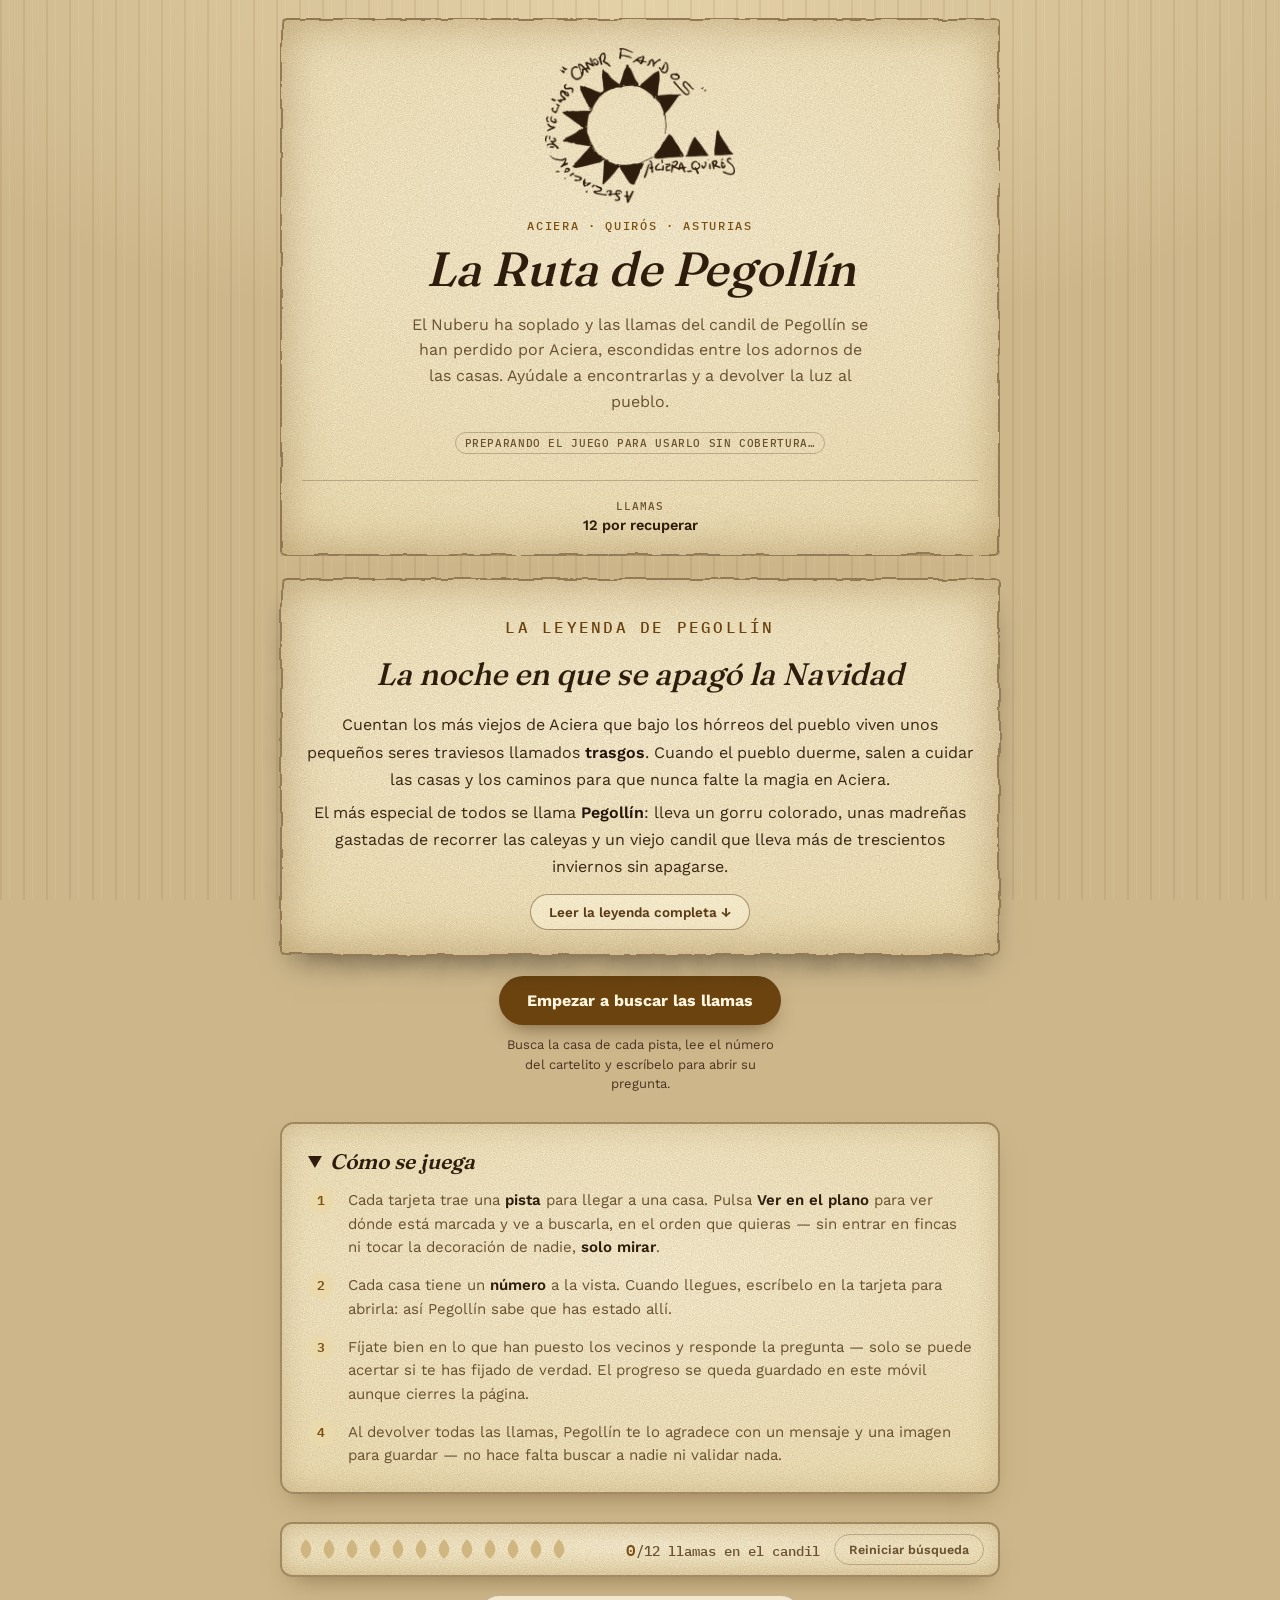
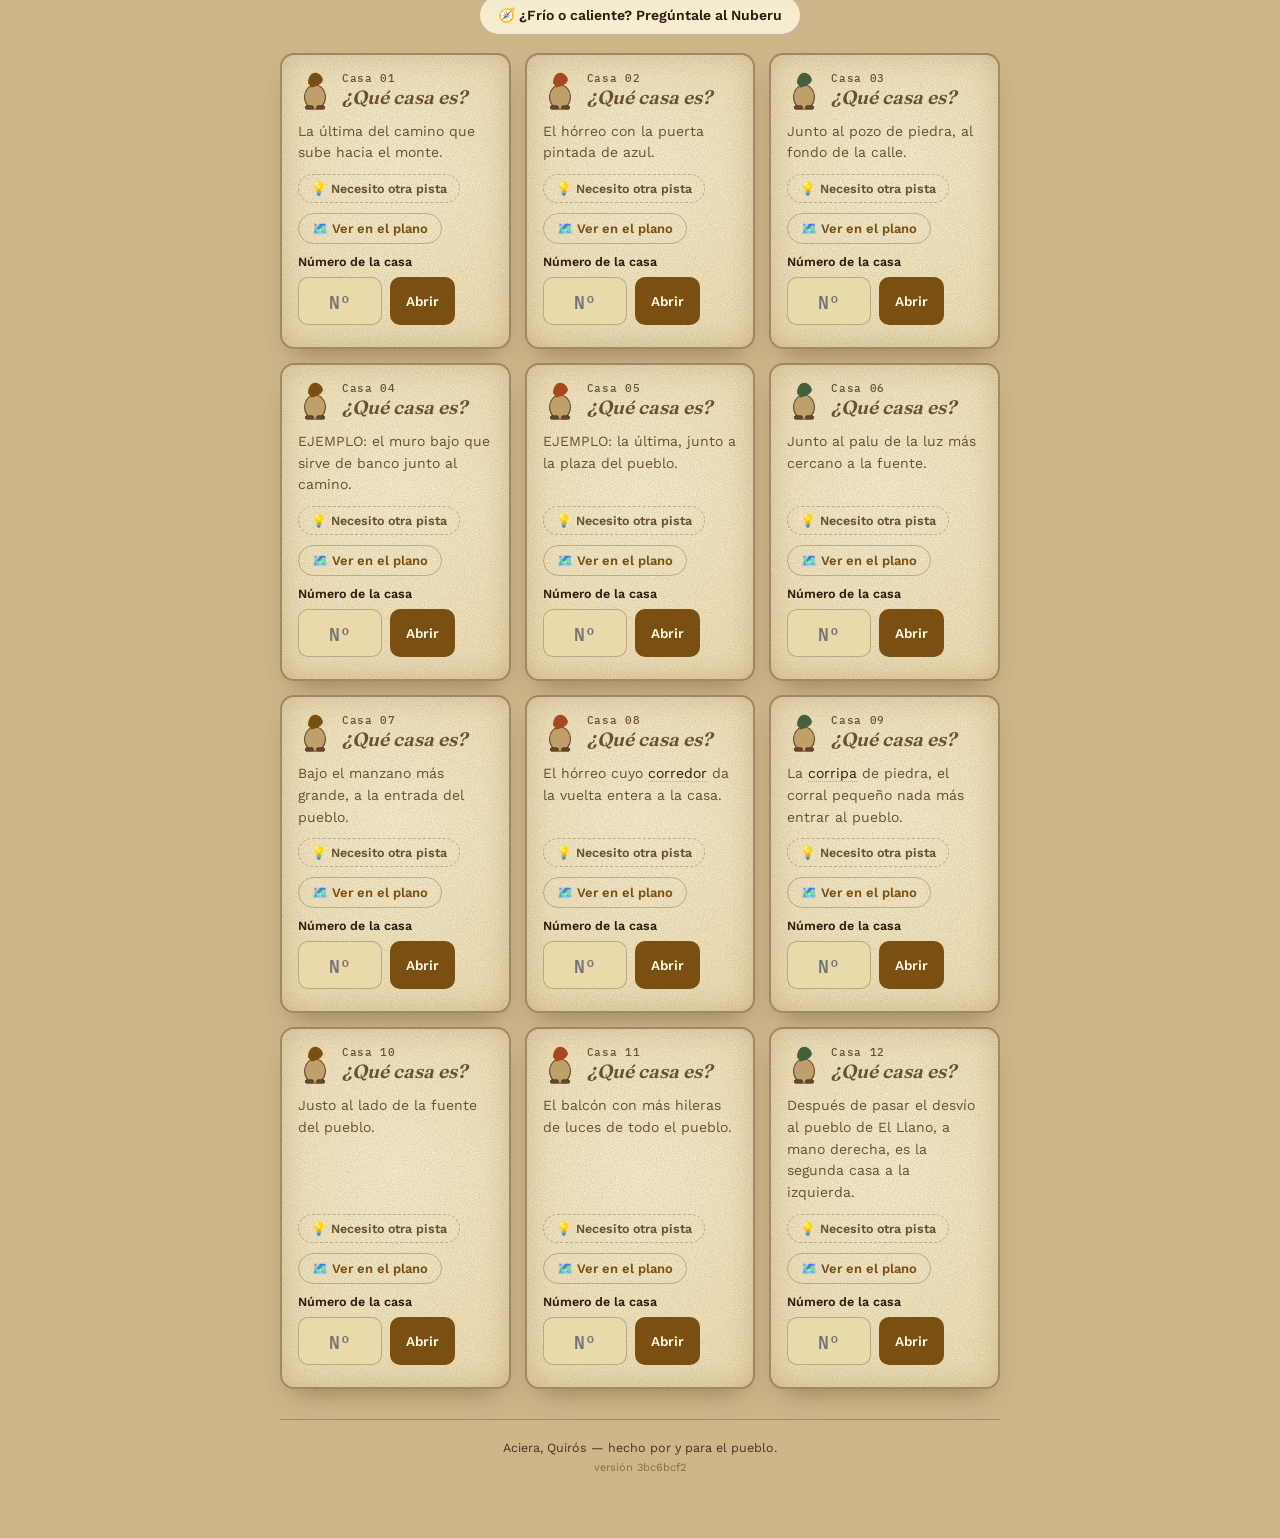
==== commit 2c693197: "Add files via upload" ====
--- a/web/index.html
+++ b/web/index.html
@@ -733,8 +733,6 @@
     <p style="margin:18px 0 0"><span class="offline-chip" id="offlineChip">Preparando el juego para usarlo sin cobertura…</span></p>
 
     <dl class="facts">
-      <div><dt>Encendido</dt><dd>5 dic · 18:00</dd></div>
-      <div><dt>Chocolatada</dt><dd>Para todo el que se acerque</dd></div>
       <div><dt>Llamas</dt><dd>12 por recuperar</dd></div>
     </dl>
   </header>
@@ -763,7 +761,7 @@
 
     <p class="beat"><strong>Necesitaba tu ayuda.</strong></p>
 
-    <p>Desde el <strong>5 de diciembre, a las 18:00</strong>, cuando Aciera se vista de luz, y hasta la llegada de los Reyes Magos, las llamas permanecerán escondidas entre los adornos de las casas. Tu misión: recorrer las caleyas, seguir las pistas y descubrir dónde se esconde cada una.</p>
+    <p>Cuando Aciera se vista de luz, y hasta la llegada de los Reyes Magos, las llamas permanecerán escondidas entre los adornos de las casas. Tu misión: recorrer las caleyas, seguir las pistas y descubrir dónde se esconde cada una.</p>
     <p class="beat"><strong>Cada descubrimiento devolverá una llama al candil de Pegollín.</strong></p>
     <p>Cuando consigas reunirlas todas, Pegollín compartirá contigo un secreto que ni el travieso Nuberu conoce: <strong>la verdadera magia de la Navidad de Aciera no está en las luces de sus casas, sino en las personas que las encienden.</strong></p>
 
@@ -830,20 +828,8 @@
   </section>
 
   <footer class="foot">
-    <details>
-      <summary>Notas para quien organice el juego</summary>
-      <p>Las casas, pistas y preguntas de abajo son un <strong>ejemplo</strong> — no son las casas reales todavía. El juego es sobre lo que cada vecino pone de verdad en su casa. Antes del 5 de diciembre:</p>
-      <ol>
-        <li>Apuntad <strong>todas las casas que quieran participar</strong>, no solo 12: cada visitante verá 12 elegidas al azar, y así participan todos los vecinos y la ruta cambia de una persona a otra. Con el visto bueno de cada vecino (algunos quizá prefieran no participar).</li>
-        <li>Asignad a cada casa un <strong>número</strong> poco obvio (dos cifras, sin orden, sin repetir) y colgad un cartelito bien visible desde la calle. Es la prueba de que el jugador ha llegado.</li>
-        <li>Cada casa es una entrada del array <code>POOL</code>: <code>pin</code> = su pin en el plano (p1, p2, p3…), <code>code</code> = el número del cartelito, <code>name</code> = el apodo (se muestra al abrir la tarjeta), <code>clue</code> = la pista para llegar sin decir el nombre ni el número.</li>
-        <li>Escribid una pregunta sobre algo que solo se ve mirando de cerca (<code>question</code>/<code>options</code>/<code>correct</code>; 0 = la primera opción, 1 = la segunda...). Dejad alguna fácil para los más pequeños y algunas más difíciles.</li>
-        <li>Cada casa necesita su pin en el plano (<code>plano-aciera.html</code>) con la misma clave. Cuántas casas se enseñan a cada visitante se cambia con <code>PER_GAME</code> (ahora 12).</li>
-        <li>Si cambiáis casas o números, el juego vuelve a sortear solo y las partidas empiezan de cero. Avisad antes de lanzar, para no cambiarlo cuando ya haya gente jugando.</li>
-      </ol>
-    </details>
     <p class="credit">Aciera, Quirós — hecho por y para el pueblo.</p>
-    <p class="credit" style="opacity:.55;margin-top:6px;font-size:11px">versión 1f3d275a</p>
+    <p class="credit" style="opacity:.55;margin-top:6px;font-size:11px">versión 3bc6bcf2</p>
   </footer>
 
 </div>
@@ -883,64 +869,64 @@
   // POOL = TODAS las casas que participan (pueden ser más de 12). A cada visitante le toca una selección
   // distinta de PER_GAME casas al azar, que se queda guardada en su móvil. Cada casa necesita un "code" único.
   var POOL = [
-    { pin:"p1", code:"47", name:"Ca Marcé", clue:"Después de pasar el desvío al pueblo de El Llano, a mano derecha, es la segunda casa a la izquierda.", hint2:"EJEMPLO: otra pista más directa para llegar a esta casa, sin decir su número.",
+    { pin:"p1", code:"1", name:"Capilla", clue:"Después de pasar el desvío al pueblo de El Llano, a mano derecha, es la segunda casa a la izquierda.", hint2:"EJEMPLO: otra pista más directa para llegar a esta casa, sin decir su número.",
       question:"¿Cuántos sacos hay colgados en la fachada de la casa?",
       options:[ {label:"Dos", emoji:"2️⃣"}, {label:"Cuatro", emoji:"4️⃣"}, {label:"Seis", emoji:"6️⃣"} ], correct:1 },
-    { pin:"p2", code:"23", name:"La casa de la cuadra", clue:"Donde cuelga el cencerro más grande, cerca de la <em>cuadra</em>.", hint2:"EJEMPLO: otra pista más directa para llegar a esta casa, sin decir su número.",
+    { pin:"p2", code:"2", name:"Casa 1 Jose Antonio", clue:"Donde cuelga el cencerro más grande, cerca de la <em>cuadra</em>.", hint2:"EJEMPLO: otra pista más directa para llegar a esta casa, sin decir su número.",
       question:"¿De qué color es la estrella de la puerta?",
       options:[ {label:"Rojo", color:"#c23b2e"}, {label:"Dorado", color:"#c99a3d"}, {label:"Azul", color:"#2c5b96"} ], correct:1 },
-    { pin:"p3", code:"68", name:"La casa de la fuente", clue:"Justo al lado de la fuente del pueblo.", hint2:"EJEMPLO: otra pista más directa para llegar a esta casa, sin decir su número.",
+    { pin:"p3", code:"3", name:"Casa 2 Nacho/Sinaida", clue:"Justo al lado de la fuente del pueblo.", hint2:"EJEMPLO: otra pista más directa para llegar a esta casa, sin decir su número.",
       question:"¿Qué hay colgado en la ventana?",
       options:[ {label:"Un farolillo", emoji:"🏮"}, {label:"Una guirnalda", emoji:"🎀"}, {label:"Un cascabel", emoji:"🔔"} ], correct:0 },
-    { pin:"p4", code:"15", name:"La casa del tejado inclinado", clue:"El <em>teyáu</em> más empinado, casi tocando las ramas de un árbol.", hint2:"EJEMPLO: otra pista más directa para llegar a esta casa, sin decir su número.",
+    { pin:"p4", code:"4", name:"Casa 3 Miguel/Lali", clue:"El <em>teyáu</em> más empinado, casi tocando las ramas de un árbol.", hint2:"EJEMPLO: otra pista más directa para llegar a esta casa, sin decir su número.",
       question:"¿De qué color son las luces del tejado?",
       options:[ {label:"Blancas", color:"#f4efe1"}, {label:"Doradas", color:"#c99a3d"}, {label:"Multicolor", emoji:"🌈"} ], correct:2 },
-    { pin:"p5", code:"82", name:"La casa del carro viejo", clue:"Tiene un <em>carru</em> de madera de adorno en la entrada, el que ya no sale al monte.", hint2:"EJEMPLO: otra pista más directa para llegar a esta casa, sin decir su número.",
+    { pin:"p5", code:"5", name:"Casa 4 Matilde", clue:"Tiene un <em>carru</em> de madera de adorno en la entrada, el que ya no sale al monte.", hint2:"EJEMPLO: otra pista más directa para llegar a esta casa, sin decir su número.",
       question:"¿Qué lleva encima el carro?",
       options:[ {label:"Un árbol pequeño", emoji:"🎄"}, {label:"Un muñeco de nieve", emoji:"⛄"}, {label:"Regalos", emoji:"🎁"} ], correct:0 },
-    { pin:"p6", code:"39", name:"La casa del corral de piedra", clue:"La <em>corripa</em> de piedra, el corral pequeño nada más entrar al pueblo.", hint2:"EJEMPLO: otra pista más directa para llegar a esta casa, sin decir su número.",
+    { pin:"p6", code:"6", name:"Casa 5 Marcelina", clue:"La <em>corripa</em> de piedra, el corral pequeño nada más entrar al pueblo.", hint2:"EJEMPLO: otra pista más directa para llegar a esta casa, sin decir su número.",
       question:"¿Cuántas estrellas hay en la pared?",
       options:[ {label:"Dos", emoji:"2️⃣"}, {label:"Cuatro", emoji:"4️⃣"}, {label:"Seis", emoji:"6️⃣"} ], correct:1 },
-    { pin:"p7", code:"56", name:"La casa de la farola", clue:"Junto al palu de la luz más cercano a la fuente.", hint2:"EJEMPLO: otra pista más directa para llegar a esta casa, sin decir su número.",
+    { pin:"p7", code:"7", name:"Casa 6 Juan/Lola", clue:"Junto al palu de la luz más cercano a la fuente.", hint2:"EJEMPLO: otra pista más directa para llegar a esta casa, sin decir su número.",
       question:"¿De qué están hechos los renos de delante?",
       options:[ {label:"Madera", emoji:"🪵"}, {label:"Alambre", emoji:"🔧"}, {label:"Neumáticos viejos", emoji:"🛞"} ], correct:2 },
-    { pin:"p8", code:"91", name:"La casa del corredor largo", clue:"El hórreo cuyo <em>corredor</em> da la vuelta entera a la casa.", hint2:"EJEMPLO: otra pista más directa para llegar a esta casa, sin decir su número.",
+    { pin:"p8", code:"8", name:"Casa 7 Patricia/Juan", clue:"El hórreo cuyo <em>corredor</em> da la vuelta entera a la casa.", hint2:"EJEMPLO: otra pista más directa para llegar a esta casa, sin decir su número.",
       question:"¿Cuántos muñecos de nieve hay en el corredor?",
       options:[ {label:"Uno", emoji:"1️⃣"}, {label:"Dos", emoji:"2️⃣"}, {label:"Ninguno", emoji:"0️⃣"} ], correct:0 },
-    { pin:"p9", code:"34", name:"La casa del muro bajo", clue:"El muro que sirve de banco cuando hay chocolatada.", hint2:"EJEMPLO: otra pista más directa para llegar a esta casa, sin decir su número.",
+    { pin:"p9", code:"9", name:"Casa 8 Charo/Ramon", clue:"EJEMPLO: el muro bajo que sirve de banco junto al camino.", hint2:"EJEMPLO: otra pista más directa para llegar a esta casa, sin decir su número.",
       question:"¿De qué color es la guirnalda del muro?",
       options:[ {label:"Verde", color:"#3f7d3f"}, {label:"Roja", color:"#c23b2e"}, {label:"Dorada", color:"#c99a3d"} ], correct:0 },
-    { pin:"p10", code:"71", name:"La casa de la leñera", clue:"La <em>tenada</em> donde se guarda la leña para todo el invierno.", hint2:"EJEMPLO: otra pista más directa para llegar a esta casa, sin decir su número.",
+    { pin:"p10", code:"10", name:"Lavadero", clue:"La <em>tenada</em> donde se guarda la leña para todo el invierno.", hint2:"EJEMPLO: otra pista más directa para llegar a esta casa, sin decir su número.",
       question:"¿Qué hay encima de la leña?",
       options:[ {label:"Un gorro de Papá Noel", emoji:"🎅"}, {label:"Un búho de madera", emoji:"🦉"}, {label:"Nada, está vacía", emoji:"🚫"} ], correct:0 },
-    { pin:"p11", code:"28", name:"La casa del balcón con luces", clue:"El balcón con más hileras de luces de todo el pueblo.", hint2:"EJEMPLO: otra pista más directa para llegar a esta casa, sin decir su número.",
+    { pin:"p11", code:"11", name:"Casa 9 Guti/Coloma", clue:"El balcón con más hileras de luces de todo el pueblo.", hint2:"EJEMPLO: otra pista más directa para llegar a esta casa, sin decir su número.",
       question:"¿De qué color son las luces del balcón?",
       options:[ {label:"Azules", color:"#2c5b96"}, {label:"Blancas", color:"#f4efe1"}, {label:"Verdes", color:"#3f7d3f"} ], correct:1 },
-    { pin:"p12", code:"63", name:"La casa de la chocolatada", clue:"La última: mira alrededor del propio puesto de la chocolatada, no hace falta ir más lejos.", hint2:"EJEMPLO: otra pista más directa para llegar a esta casa, sin decir su número.",
-      question:"¿Qué hay dibujado en el cartel de la chocolatada?",
+    { pin:"p12", code:"12", name:"Casa 10 Jesus/Alegria", clue:"EJEMPLO: la última, junto a la plaza del pueblo.", hint2:"EJEMPLO: otra pista más directa para llegar a esta casa, sin decir su número.",
+      question:"¿Qué hay dibujado en el cartel de la puerta?",
       options:[ {label:"Una taza", emoji:"☕"}, {label:"Un trasgu", emoji:"🧙"}, {label:"Unas campanas", emoji:"🔔"} ], correct:0 },
-    { pin:"p13", code:"52", name:"La casa del pozo", clue:"Junto al pozo de piedra, al fondo de la calle.", hint2:"EJEMPLO: otra pista más directa para llegar a esta casa, sin decir su número.",
+    { pin:"p13", code:"13", name:"Casa 11 Asociacion", clue:"Junto al pozo de piedra, al fondo de la calle.", hint2:"EJEMPLO: otra pista más directa para llegar a esta casa, sin decir su número.",
       question:"¿Cuántos farolillos cuelgan de la puerta?",
       options:[ {label:"Uno", emoji:"1️⃣"}, {label:"Tres", emoji:"3️⃣"}, {label:"Cinco", emoji:"5️⃣"} ], correct:1 },
-    { pin:"p14", code:"87", name:"La casa del manzano", clue:"Bajo el manzano más grande, a la entrada del pueblo.", hint2:"EJEMPLO: otra pista más directa para llegar a esta casa, sin decir su número.",
+    { pin:"p14", code:"14", name:"Casa 12 Alcalde", clue:"Bajo el manzano más grande, a la entrada del pueblo.", hint2:"EJEMPLO: otra pista más directa para llegar a esta casa, sin decir su número.",
       question:"¿De qué color es el lazo del árbol?",
       options:[ {label:"Rojo", color:"#c23b2e"}, {label:"Verde", color:"#3f7d3f"}, {label:"Dorado", color:"#c99a3d"} ], correct:0 },
-    { pin:"p15", code:"19", name:"La casa del puente", clue:"Junto al arroyo, cerca del puente de madera.", hint2:"EJEMPLO: otra pista más directa para llegar a esta casa, sin decir su número.",
+    { pin:"p15", code:"15", name:"Casa 13 Rosario", clue:"Junto al arroyo, cerca del puente de madera.", hint2:"EJEMPLO: otra pista más directa para llegar a esta casa, sin decir su número.",
       question:"¿Qué lleva puesto el muñeco de la puerta?",
       options:[ {label:"Un gorro", emoji:"🧢"}, {label:"Una bufanda", emoji:"🧣"}, {label:"Nada", emoji:"🚫"} ], correct:1 },
-    { pin:"p16", code:"64", name:"La casa del hórreo azul", clue:"El hórreo con la puerta pintada de azul.", hint2:"EJEMPLO: otra pista más directa para llegar a esta casa, sin decir su número.",
+    { pin:"p16", code:"16", name:"Casa 14 Gallegos", clue:"El hórreo con la puerta pintada de azul.", hint2:"EJEMPLO: otra pista más directa para llegar a esta casa, sin decir su número.",
       question:"¿Cuántas estrellas cuelgan del corredor?",
       options:[ {label:"Tres", emoji:"3️⃣"}, {label:"Cinco", emoji:"5️⃣"}, {label:"Siete", emoji:"7️⃣"} ], correct:1 },
-    { pin:"p17", code:"41", name:"La casa de la parra", clue:"La que tiene una parra subiendo por la fachada.", hint2:"EJEMPLO: otra pista más directa para llegar a esta casa, sin decir su número.",
+    { pin:"p17", code:"17", name:"Casa 15 Camino Llano", clue:"La que tiene una parra subiendo por la fachada.", hint2:"EJEMPLO: otra pista más directa para llegar a esta casa, sin decir su número.",
       question:"¿Qué hay en la ventana de arriba?",
       options:[ {label:"Una vela", emoji:"🕯️"}, {label:"Una estrella", emoji:"⭐"}, {label:"Un muñeco", emoji:"🧸"} ], correct:1 },
-    { pin:"p18", code:"76", name:"La casa del camino alto", clue:"La última del camino que sube hacia el monte.", hint2:"EJEMPLO: otra pista más directa para llegar a esta casa, sin decir su número.",
+    { pin:"p18", code:"18", name:"Casa 16 Gloria", clue:"La última del camino que sube hacia el monte.", hint2:"EJEMPLO: otra pista más directa para llegar a esta casa, sin decir su número.",
       question:"¿De qué color son las luces del portal?",
       options:[ {label:"Blancas", color:"#f4efe1"}, {label:"Rojas", color:"#c23b2e"}, {label:"Azules", color:"#2c5b96"} ], correct:0 },
-    { pin:"p19", code:"36", name:"La casa de la fragua", clue:"Donde antes estaba la fragua, junto al camino de la iglesia.", hint2:"EJEMPLO: otra pista más directa para llegar a esta casa, sin decir su número.",
+    { pin:"p19", code:"19", name:"Casa 17 Matilde", clue:"Donde antes estaba la fragua, junto al camino de la iglesia.", hint2:"EJEMPLO: otra pista más directa para llegar a esta casa, sin decir su número.",
       question:"¿Qué hay colgado sobre la puerta?",
       options:[ {label:"Una herradura", emoji:"🧲"}, {label:"Una estrella", emoji:"⭐"}, {label:"Una campana", emoji:"🔔"} ], correct:2 },
-    { pin:"p20", code:"93", name:"La casa del nogal", clue:"La que tiene un nogal enorme pegado a la pared.", hint2:"EJEMPLO: otra pista más directa para llegar a esta casa, sin decir su número.",
+    { pin:"p20", code:"20", name:"Casa 18 Luis Venta", clue:"La que tiene un nogal enorme pegado a la pared.", hint2:"EJEMPLO: otra pista más directa para llegar a esta casa, sin decir su número.",
       question:"¿De qué color es el lazo del nogal?",
       options:[ {label:"Rojo", color:"#c23b2e"}, {label:"Blanco", color:"#f4efe1"}, {label:"Dorado", color:"#c99a3d"} ], correct:0 }
   ];
@@ -1609,8 +1595,7 @@
     { key:"p17", label:"Casa 17", n:17, x:255.0, y:395.0 },
     { key:"p18", label:"Casa 18", n:18, x:150.0, y:430.0 },
     { key:"p19", label:"Casa 19", n:19, x:270.0, y:260.0 },
-    { key:"p20", label:"Casa 20", n:20, x:200.0, y:300.0 },
-    { key:"chocolatada", label:"Chocolatada", special:true, x:238, y:256 }
+    { key:"p20", label:"Casa 20", n:20, x:200.0, y:300.0 }
   ];
   var BTYPES = { 4:"house", 15:"house", 60:"house", 38:"barn", 39:"barn", 44:"barn" };
   var LAT0 = 43.2041070, LON0 = -6.0077236, R = 111320, COS = Math.cos(LAT0*Math.PI/180), X0 = -238, Y0 = -256;
@@ -1739,8 +1724,7 @@
     { key:"p17", label:"Casa 17", n:17, x:255.0, y:395.0 },
     { key:"p18", label:"Casa 18", n:18, x:150.0, y:430.0 },
     { key:"p19", label:"Casa 19", n:19, x:270.0, y:260.0 },
-    { key:"p20", label:"Casa 20", n:20, x:200.0, y:300.0 },
-    { key:"chocolatada", label:"Chocolatada", special:true, x:238, y:256 }
+    { key:"p20", label:"Casa 20", n:20, x:200.0, y:300.0 }
   ];
   var POOLPINS = ["p1", "p2", "p3", "p4", "p5", "p6", "p7", "p8", "p9", "p10", "p11", "p12", "p13", "p14", "p15", "p16", "p17", "p18", "p19", "p20"];
   var LAT0 = 43.2041070, LON0 = -6.0077236, R = 111320, COS = Math.cos(LAT0*Math.PI/180), X0 = -238, Y0 = -256;
